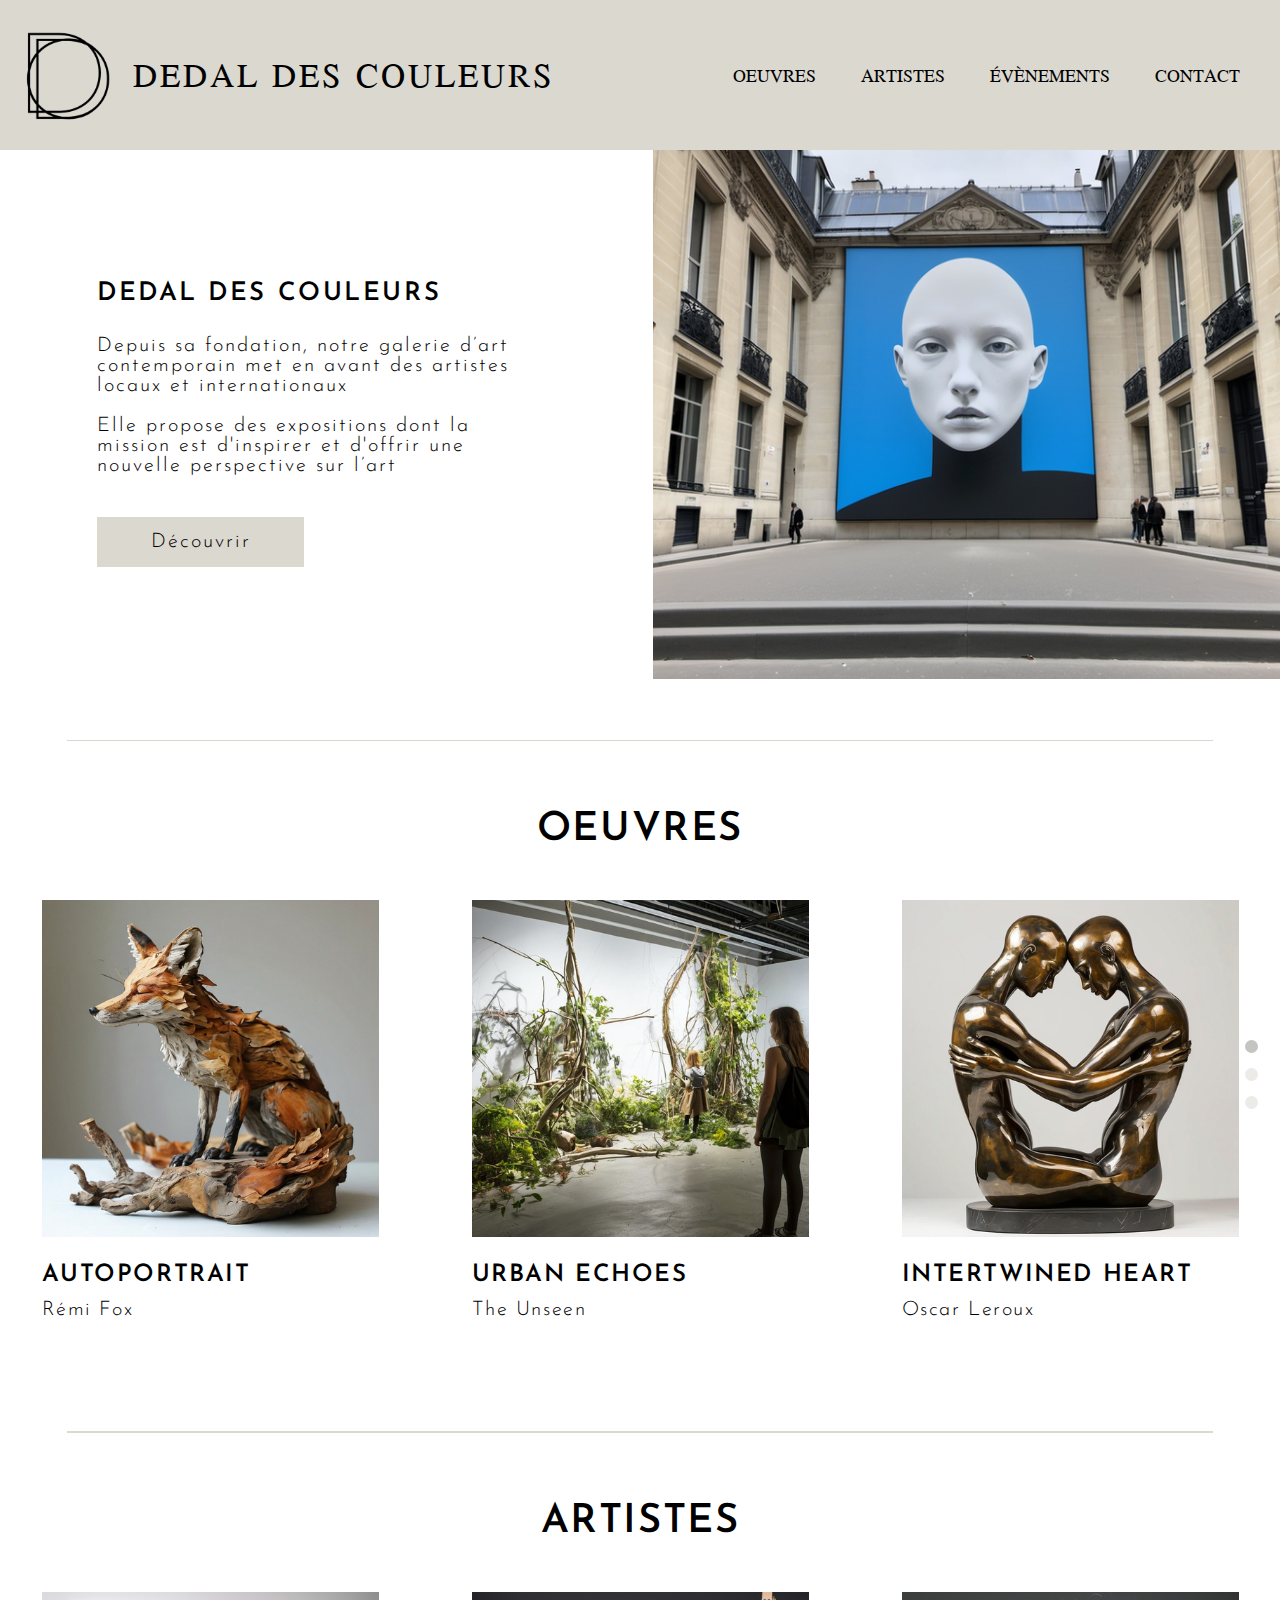
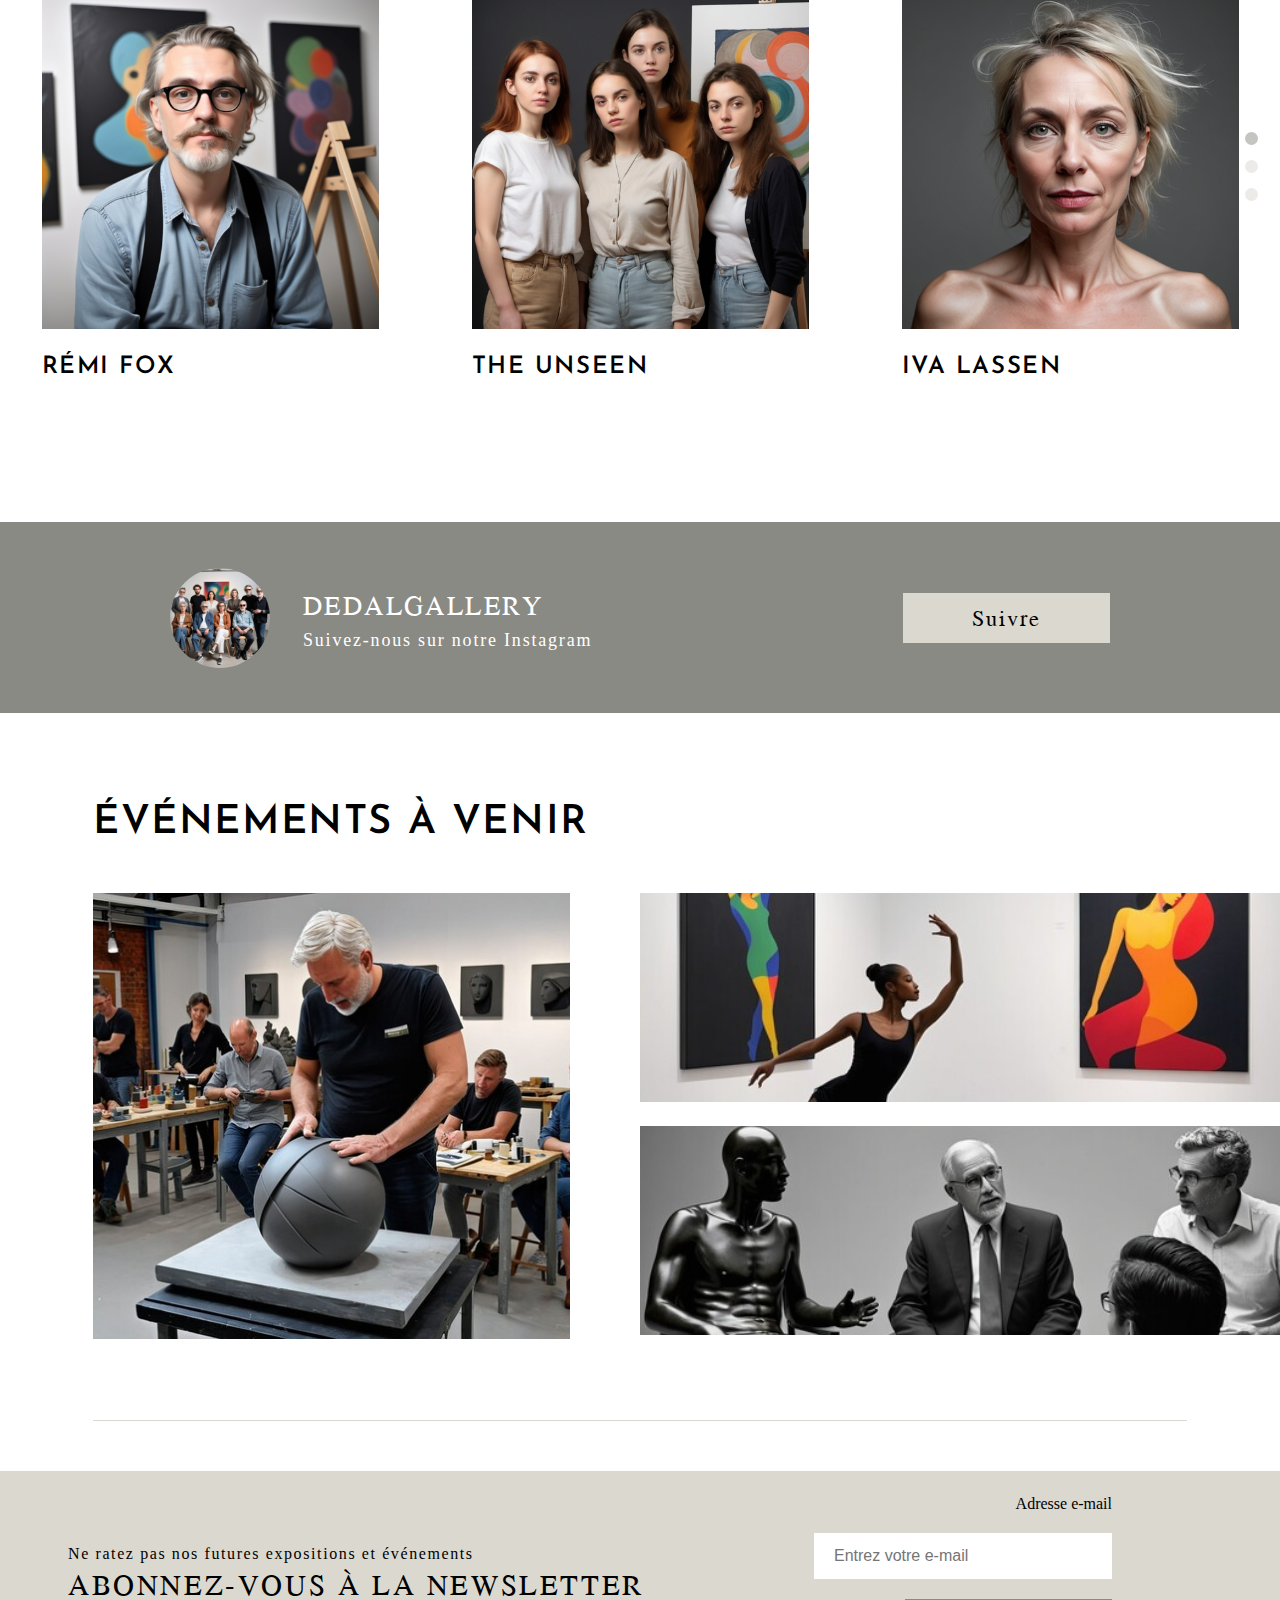
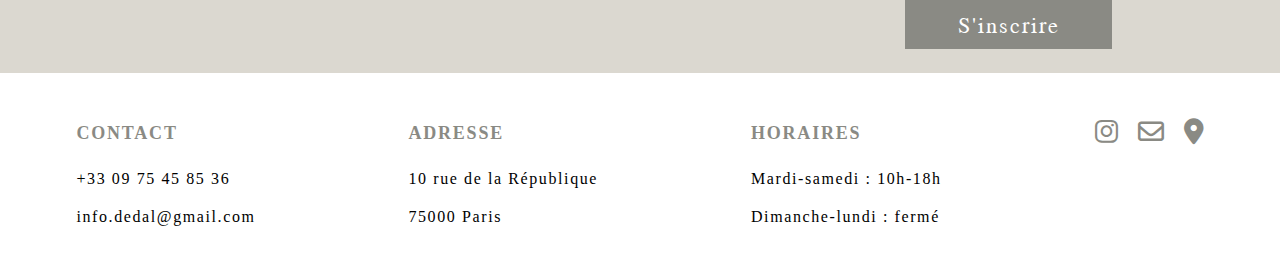
==== index.html @ 47296906 "Update index.html" ====
<!DOCTYPE html>
<html lang="fr">
    <head>
        <title>Dedal des couleurs</title>
        <meta charset="utf-8">
        <meta name="viewport" content="width=device-width, initial-scale=1">
        <meta name="description" content="Découvrez les dernières expositions et événements à la galerie d'art contemporain Dedal des Couleurs, un espace dynamique présentant, au centre de Paris, des œuvres inspirantes et innovantes d'artistes du monde entier.">
        <link rel="preconnect" href="https://fonts.googleapis.com">
        <link rel="preconnect" href="https://fonts.gstatic.com" crossorigin>
        <link rel="stylesheet" href="https://fonts.googleapis.com/css2?family=Jomolhari&display=swap">
        <link href="https://fonts.googleapis.com/css2?family=Jomolhari&family=Josefin+Sans:ital,wght@0,100..700;1,100..700&display=swap" rel="stylesheet">
        <link href="https://cdnjs.cloudflare.com/ajax/libs/font-awesome/6.0.0-beta3/css/all.min.css" rel="stylesheet">
        <link rel="stylesheet" href="style.css" type="text/css">
    </head>
    
    <body>
        <header class="header">
            <div class="logo-container">
                <img src="images/photo.logo.png" alt="Logo" class="logo">
                <h1>dedal des couleurs</h1>
            </div>

            <div class="menu-container">
                <nav class="menu">
                     <div class="burger" id="menuIcon">
                        <i class="fa-solid fa-bars"></i>
                    </div>
                    
                    <ul class="menu-list" id="menuList">
                        <li><a href="#oeuvres">oeuvres</a></li>
                        <li><a href="#artistes">artistes</a></li>
                        <li><a href="#évènements">évènements</a></li>
                        <li><a href="#contact">contact</a></li>
                    </ul>
                </nav>
            </div>
        </header>

        <div class="propos-container">
            <div class="frame1">
                <div class="propos">
                    <div class="ddc">dedal des couleurs</div>
                    <div class="fondation">Depuis sa fondation, notre galerie d’art contemporain met en avant des artistes locaux et internationaux<br><br>Elle propose des expositions dont la mission est d'inspirer et d'offrir une nouvelle perspective sur l’art</div>
                    <button class="decouvrir" onclick="location.href='page2.html'">Découvrir</button>
                </div>
            </div>

            <div class="frame2">
                <img src="images/galerie.png" alt="Galerie à l'exterieur">
            </div>
        </div>

        <section id="oeuvres" class="section">
        <div class="oeuvres">
            <div class="line"><hr></div>
            <h2 class="section-title">Oeuvres</h2>
            <div class="oeuvres-slider">
                <div class="slides">
                    <div class="slide">
                        <div class="gallery-item">
                            <img src="images/oeuvre7.png" alt="Autoportrait">
                            <p class="nom">Autoportrait</p>
                            <p class="artist">Rémi Fox</p>
                        </div>
                        <div class="gallery-item">
                            <img src="images/oeuvre8.png" alt="Urban Echoes">
                            <p class="nom">Urban Echoes</p>
                            <p class="artist">The Unseen</p>
                        </div>
                        <div class="gallery-item">
                            <img src="images/oeuvre9.png" alt="Intertwined Heart">
                            <p class="nom">Intertwined Heart</p>
                            <p class="artist">Oscar Leroux</p>
                        </div>
                    </div>

                    <div class="slide">
                        <div class="gallery-item">
                            <img src="images/oeuvre4.png" alt="Dissollusions">
                            <p class="nom">Dissollusions</p>
                            <p class="artist">Lena Chastel</p>
                        </div>
                        <div class="gallery-item">
                            <img src="images/oeuvre5.png" alt="Sunset">
                            <p class="nom">Sunset</p>
                            <p class="artist">Iva Lassen</p>
                        </div>
                        <div class="gallery-item">
                            <img src="images/oeuvre6.png" alt="C'est Théo">
                            <p class="nom">C'est Théo</p>
                            <p class="artist">Théo Goven</p>
                        </div>
                    </div>

                    <div class="slide">
                        <div class="gallery-item">
                            <img src="images/oeuvre1.png" alt="Trois Sommets">
                            <p class="nom">Trois Sommets</p>
                            <p class="artist">Étienne Monparnasse</p>
                        </div>
                        <div class="gallery-item">
                            <img src="images/oeuvre2.png" alt="Émotion №4">
                            <p class="nom">Émotion №4</p>
                            <p class="artist">Lia Verden</p>
                        </div>
                        <div class="gallery-item">
                            <img src="images/oeuvre3.png" alt="Pause Sculptée">
                            <p class="nom">Pause sculptée</p>
                            <p class="artist">Oscar Leroux</p>
                        </div>
                    </div>

                    <div class="dots">
                        <span class="dot" onclick="currentOeuvresSlide(0)"></span>
                        <span class="dot" onclick="currentOeuvresSlide(1)"></span>
                        <span class="dot" onclick="currentOeuvresSlide(2)"></span>
                    </div>
                </div>
            </div>
        </div>
        </section>

        <section id="artistes" class="section">
        <div class="artistes">
            <div class="line1"><hr></div>
            <h2 class="section-title">Artistes</h2>
            <div class="artistes-slider">
                <div class="slides">
                    <div class="slide1">
                        <div class="gallery-item">
                            <img src="images/artiste1.png" alt="Rémi Fox">
                            <p class="nom">Rémi Fox</p>
                        </div>
                        <div class="gallery-item">
                            <img src="images/artiste2.png" alt="The Unseen">
                            <p class="nom">The Unseen</p>
                        </div>
                        <div class="gallery-item">
                            <img src="images/artiste3.png" alt="Iva Lassen">
                            <p class="nom">Iva Lassen</p>
                        </div>
                    </div>

                    <div class="slide1">
                        <div class="gallery-item">
                            <img src="images/artiste4.png" alt="Oscar Leroux">
                            <p class="nom">Oscar Leroux</p>
                        </div>
                        <div class="gallery-item">
                            <img src="images/artiste5.png" alt="Lena Chastel">
                            <p class="nom">Lena Chastel</p>
                        </div>
                        <div class="gallery-item">
                            <img src="images/artiste6.png" alt="Étienne Monparnasse">
                            <p class="nom">Étienne Monparnasse</p>
                        </div>
                    </div>

                    <div class="slide1">
                        <div class="gallery-item">
                            <img src="images/artiste7.png" alt="Lia Verden">
                            <p class="nom">Lia Verden</p>
                        </div>
                        <div class="gallery-item">
                            <img src="images/artiste8.png" alt="Théo Goven">
                            <p class="nom">Théo Goven</p>
                        </div>
                        <div class="gallery-item">
                            <img src="images/artiste9.png" alt="Amélie Caron">
                            <p class="nom">Amélie Caron</p>
                        </div>
                    </div>
                    <div class="dots1">
                        <span class="dot1" onclick="currentArtistesSlide(0)"></span>
                        <span class="dot1" onclick="currentArtistesSlide(1)"></span>
                        <span class="dot1" onclick="currentArtistesSlide(2)"></span>
                    </div>
                </div>
            </div>
        </div>
        </section>

        <section class="instagram">
            <div class="inst-left">
                <img src="images/instagram.jpg" alt="Instagram">
                <div class="suivez-nous">
                    <h3>DEDALGALLERY</h3>
                    <p>Suivez-nous sur notre Instagram</p>
                </div>
            </div>
            <button class="suivre" onclick="window.open('https://www.instagram.com/dedalgallery/', '_blank');">Suivre</button>
        </section>

        <section id="évènements">
        <div class="évènements">
            <h2 class="section-title1">Événements à venir</h2>
            <div class="events-gallery">
                <div class="event-left">
                    <div class="event">
                        <img class="im1" src="images/evenement1.jpg" alt="Événement 1">
                        <div class="overlay">
                            <p class="nom1">Atelier de sculpture</p>
                            <p class="time">07/12/2024 19:00-20:30</p>
                        </div>
                    </div>
                </div>
                <div class="event-right">
                    <div class="event">
                        <img class="im2" src="images/evenement2.jpg" alt="Événement 2">
                        <div class="overlay">
                            <p class="nom1">Performance chorégraphique</p>
                            <p class="time">14/12/2024 19:00-20:30</p>
                        </div>
                    </div>
                    <div class="event">
                        <img class="im2" src="images/evenement3.jpg" alt="Événement 3">
                        <div class="overlay">
                            <p class="nom1">Public Talk</p>
                            <p class="time">21/12/2024 19:00-20:30</p>
                        </div>
                    </div>
                </div>
            </div>
            <div class="line2"><hr></div>
        </div>
        </section>

        <section class="newsletter">
            <div class="abonnez">
                <p>Ne ratez pas nos futures expositions et événements</p>
                <h3>ABONNEZ-VOUS À LA NEWSLETTER</h3>
            </div>
            <form>
                <label for="email" class="email-label">Adresse e-mail</label>
                <input type="email" id="email" placeholder="Entrez votre e-mail">
                <button type="reset">S'inscrire</button>
            </form>
        </section>

        <section id="contact">
        <footer>
            <div class="contact">
                <h4>CONTACT</h4>
                <p>+33 09 75 45 85 36</p>
                <p>info.dedal@gmail.com</p>
            </div>
            <div class="address">
                <h4>ADRESSE</h4>
                <p>10 rue de la République</p>
                <p>75000 Paris</p>
            </div>
            <div class="hours">
                <h4>HORAIRES</h4>
                <p>Mardi-samedi : 10h-18h</p>
                <p>Dimanche-lundi : fermé</p>
            </div>
            <div class="icones">
                <a href="https://www.instagram.com/dedalgallery/" target="_blank" rel="noopener noreferrer" aria-label="Instagram">
                    <i class="fa-brands fa-instagram"></i>
                    <span class="icon-text">Instagram</span>
                </a>
                <a href="mailto:info.dedal@gmail.com" target="_blank" rel="noopener noreferrer" aria-label="Email">
                    <i class="fa-regular fa-envelope"></i>
                     <span class="icon-text">Email</span>
                </a>
                <a href="https://maps.app.goo.gl/1FjbkU4MmG5gAFeM8" target="_blank" rel="noopener noreferrer" aria-label="Localisation">
                    <i class="fa-solid fa-location-dot"></i>
                     <span class="icon-text">Localisation</span>
                </a>
            </div>
        </footer>
        </section>
        <script src="script.js"></script>
    </body>
</html>
---- style.css ----
* {
    box-sizing: border-box;
    margin: 0;
    padding: 0;
  }
  
  html {
    scroll-behavior: smooth;
  }

  body{
    max-width: 1440px;
    margin: auto;
    padding: 0;
  }

  .header {
    width: 100%;
    max-width: 1440px;
    height: 150px;
    background: #dbd8d0;
    opacity: 1;
    display: flex;
    align-items: center;
    overflow: hidden;
    font-family: 'Jomolhari', serif;
  }

  .logo-container{
    display: flex;
    align-items: center;
  }

  .logo {
    max-width: 154px;
    max-height: 117px;
    background: url(photo.logo.png);
    background-repeat: no-repeat;
    background-position: center center;
    background-size: cover;
    opacity: 1;
    left: 6px;
    overflow: hidden;
  }

  h1{
    font-size: 30px;
    font-weight: 400;
    letter-spacing: 0.1em;
    text-transform: uppercase;
    white-space: nowrap; 
    color: #000000;
  }

  .menu-list{
    list-style: none;
    display: flex;
    gap: 45px;
    margin: 0;
    padding: 0; 
  }

  .menu-container{
    margin-left: auto;
    margin-right: 40px;
  }

.menu {
  display: flex;
  align-items: center;
  justify-content: space-between;
}

 .menu-list li{
  position: relative;
 }

 .menu-list a{
  text-decoration: none;
  font-size: clamp (12px, 2vw, 18px);
  text-transform: uppercase;
  color: #000000;
 }

 .menu-list li:hover::after{
  content: "";
  position: absolute;
  left: 0;
  bottom: -3px;
  width: 100%;
  height: 4px;
  background-color: #8A8A84;
  border-radius: 3.5px;
  transition: height 0.3s ease;
  height: 3.5px;
 }

.burger {
  display: none;
  font-size: 25px;
  cursor: pointer;
}

.propos-container{
  width: 100%;
  max-width: 1440px;
  display: flex;
  justify-content: space-between;
  }


 .frame1{
  width: 51%;
  max-width: 721px;
  height: 529px;
  padding: 131px 141px 131px 97px;
  justify-content: flex-start;
  align-items: center;
  display: flex;
  flex-direction: column;
  box-sizing: border-box;
 }

 .propos{
  max-width: 483px;
  align-self: stretch;
  flex-direction: column;
  justify-content: flex-start;
  align-items: flex-start;
  display: inline-flex;
 }

 .ddc{
  align-self: stretch;
  color: #000000;
  font-size: clamp(22px, 2vw, 26px);
  text-transform: uppercase;
  font-family: 'Josefin Sans';
  font-weight: 600;
  letter-spacing: 0.1em;
  margin-bottom: 30px;
 }

 .fondation{
  max-width: 421px;
  height: 131px;
  color: #000000;
  font-size: clamp(16px, 2vw, 20px);
  font-family: 'Josefin Sans';
  font-weight: 300;
  letter-spacing: 0.1em;
  word-wrap: break-word;
  margin-bottom: 30px;
 }

 .decouvrir{
  width: 207px;
  height: 50px;
  padding: 12px 24px;
  background-color: #dbd8d0;
  border: none;
  text-align: center;
  color: #000000;
  font-size: clamp(16px, 2vw, 20px);
  font-family: 'Josefin Sans', sans-serif;
  font-weight: 300;
  letter-spacing: 0.1em;
  cursor: pointer; 
  justify-content: center;
  align-items: center;
  display: inline-flex;
  transition: background-color 0.3s ease;
  margin-top:20px;
 }

 .decouvrir:hover{
  background-color: #ffffff;
  border: #dbd8d0 3.5px solid;
  transform: scale(1.1);
 }

 .frame2{
  width: 49%;
  max-width: 719px;
  height: 529px;
  justify-content: center;
  align-items: center;
  display: flex;
  overflow: hidden;
  position: relative;
  box-sizing: border-box;
 }

.frame2 img{
  width: 100%;
  height: auto;
  object-fit: cover;
 }

.line{
  max-width: 1346px;
  margin: 61px auto;
  width: calc(100% - 134px);
}

.line hr{
  border: none;
  height: 1px;
  background-color: #dbd8d0;
  width: 100%;
}

.line1{
  max-width: 1346px;
  margin: 0 auto;
  width: calc(100% - 134px);
}

.line1 hr{
  border: none;
  height: 1.5px;
  background-color: #dbd8d0;
  width: 100%;
}

.oeuvres {
  max-width: 1440px;
  position: relative;
  font-family: 'Josefin Sans';
  letter-spacing: 0.1em;
  height: 691px;
  margin: 0 auto;
}

.artistes{
  max-width: 1440px;
  position: relative;
  font-family: 'Josefin Sans';
  letter-spacing: 0.1em;
  height: 691px;
  margin: 0 auto;
}

.section-title {
  font-size: 40px;
  text-align: center;
  margin: 69px 0 50px;
  text-transform: uppercase;
  font-weight: 600;
}

.gallery-item img{
  width: 100%;
  max-width: 376px;
  max-height: 337px;
  object-fit: cover;
  cursor: pointer;
}

.gallery-item .nom{
  font-size: clamp(18px, 2vw, 24px);
  font-weight: 600;
  text-transform: uppercase;
  margin-top: 22px;
}

.gallery-item .artist{
  font-size: clamp(16px, 2vw, 20px);
  font-weight: 300;
  padding-top: 13px;
}

.oeuvres-slider {
  width: 100%;
  height: 420px; 
  overflow: hidden;
  position: relative;
}

.artistes-slider {
  width: 100%;
  height: 416px; 
  overflow: hidden;
  position: relative;
}

.slides {
  display: flex;
  flex-direction: column;
  transition: transform 1.5s linear;
}

.slide {
  display: none;
  justify-content: space-around;
  width: 100%;
  height: 416px; 
  gap: 10px;
}

.slide.active {
  display: flex;
  }

.slide1 {
  display: none;
  justify-content: space-around;
  width: 100%;
  height: 416px; 
  gap: 10px;
}

.slide1.active {
  display: flex;
}

.dots {
  text-align: center;
  position: absolute;
  margin-top: 140px;
  right: 22px;
  display: flex;
  flex-direction: column;
  gap: 15px;
}

.dot {
  display: inline-block;
  width: 13px;
  height: 13px;
  background-color: #DBD8D0;
  border-radius: 50%;
  cursor: pointer;
  opacity: 0.5;
}

.dot.active {
  background-color: #8A8A84;
}

.dots1 {
  text-align: center;
  position: absolute;
  margin-top: 140px;
  right: 22px;
  display: flex;
  flex-direction: column;
  gap: 15px;
}

.dot1 {
  display: inline-block;
  width: 13px;
  height: 13px;
  background-color: #DBD8D0;
  border-radius: 50%;
  cursor: pointer;
  opacity: 0.5;
}

.dot1.active {
  background-color: #8A8A84;
}

.instagram{
  height: 191px;
  background-color: #8A8A84;
  display: flex;
  align-items: center;
  padding: 0 170px;
}

.inst-left{
  display: flex;
  align-items: center;
}

.instagram img{
  max-height: 100px;
  max-width: 100px;
  border-radius: 50%;
  margin-right: 33px;
}

.instagram h3{
  font-size: 24px;
  color: #ffffff;
  font-family: 'Jomolhari', serif;
  font-weight: 300;
  letter-spacing: 0.1em;
}

.instagram p{
  font-size: 18px;
  color: #ffffff;
  letter-spacing: 0.1em;
  font-weight: 300;
  margin: 5px 0 0;
}

.suivre{
  width: 207px;
  height: 50px;
  background-color: #dbd8d0;
  border: none;
  text-align: center;
  color: #000000;
  font-size: 20px;
  font-family: 'Jomolhari', serif;
  font-weight: 300;
  letter-spacing: 0.1em;
  cursor: pointer; 
  display: flex;
  justify-content: center;
  align-items: center;
  transition: background-color 0.3s ease;
  margin-left: auto;
 }

.suivre:hover{
  background-color: #ffffff;
  border: #dbd8d0 3.5px solid;
  transform: scale(1.1);
 }
 .évènements {
  max-width: 1440px;
  font-family: 'Josefin Sans';
  letter-spacing: 0.1em;
  height: 758px;
  margin: 0 auto;
  padding: 90px 93px;
 }

 .section-title1{
  font-size: 40px;
  text-transform: uppercase;
  font-weight: 600;
  margin-bottom: 50px;
 }

 .events-gallery {
  display: flex;
  gap: 20px;
}

.event {
  position: relative; 
}

.event-right{
  display: flex;
  flex-direction: column;
  gap: 20px;
  margin-left: 50px;
  
}

 .im1{
  width: 477px;
  height: 446px;
  object-fit: cover;
 }

 .im2{
  width: 702px;
  height: 209px;
  object-fit: cover;
  object-position: center 25%;
 }

 .overlay{
  position: absolute;
  bottom: 0;
  left: 0;
  width: 100%;
  height: 95px;
  background: #ffffff;
  color: #000000;
  display: flex;
  flex-direction: column;
  justify-content: flex-end;
  padding: 20px;
  opacity: 0;
  transition: opacity 0.3s ease-in-out;
}

.event:hover .overlay {
opacity: 75%;
}

.nom1 {
  font-size: 24px;
  text-transform: uppercase;
  font-weight: 600;
  text-transform: uppercase;
  margin-bottom: 10px;
}

.time {
  font-size: 20px;
  font-weight: 300;
}

.line2 {
  max-width: 1346px;
  margin-top: 77px;
}

.line2 hr {
  border: none;
  height: 1px;
  background-color: #dbd8d0;
  width: 100%;
}
.newsletter {
  height: 202px;
  display: flex;
  align-items: center;
  justify-content: space-between;
  background-color: #DBD8D0;
  padding: 0 68px;
}

.newsletter h3{
  font-size: 26px;
  color: #000000;
  font-family: 'Jomolhari', serif;
  font-weight: 300;
  letter-spacing: 0.1em;
}

.newsletter p{
  font-size: 16px;
  color: #000000;
  letter-spacing: 0.1em;
  margin: 5px 0 0; 
}

.abonnez{
  display: flex;
  flex-direction: column;
}

.newsletter form {
  display: flex;
  flex-direction: column; 
  gap: 20px;
  align-items: flex-end;
  margin-right: 100px;
}

.newsletter input {
  padding: 20px;
  font-size: 16px;
  width: 298px;
  height: 46px;
  border: none;
}

.newsletter button {
  width: 207px; 
  height: 50px;
  background-color: #8A8A84; 
  color: #ffffff; 
  border: none; 
  font-size: 20px; 
  font-family: 'Jomolhari', serif;
  font-weight: 300;
  letter-spacing: 0.1em;
  cursor: pointer;  
  text-align: center;
  display: flex;
  justify-content: center;
  align-items: center;
  transition: transform 0.3s ease; 
}

.newsletter button:hover {
  transform: scale(1.1);
}

footer {
  display: flex;
  justify-content: space-around;
  background-color: #ffffff;
  margin-bottom: 30px;
}

footer p {
  margin-bottom: 20px;
  color: #000000;
  font-size: 16px;
  letter-spacing: 0.1em;
}

footer h4{
  color: #8A8A84;
  margin-bottom: 26px;
  margin-top: 50px;
  font-size: 18px;
  letter-spacing: 0.1em;
}

.icones{
  display: flex;
  gap: 20px;
}

.icones i{
  margin-top: 45px;
  color: #8A8A84;
  font-size: 26px;
  transition: transform 0.3s ease, color 0.3s ease;

}

.icones i:hover{
transform: scale(1.1);
color: #DBD8D0;
}

.icon-text{
  display: none;
}


/* Media Queries pour les écrans de taille maximale de 768px */
@media only screen and (max-width: 768px) {

    body {
        max-width: 100%;
    }

    .header {
        flex-direction: column;
        height: auto;
        padding: 20px 0;
    }

    .logo-container {
        flex-direction: column;
        align-items: center;
        margin-bottom: 10px;
    }

    .logo {
        position: static;
        max-width: 120px;
        max-height: 90px;
        margin-bottom: 10px;
    }

    h1 {
        font-size: 24px;
        margin-left: 0;
        text-align: center;
    }

    .menu-container {
        margin: 10px 0 0 0;
    }

    .menu-list {
        display: none;
        flex-direction: column;
        justify-content: space-between;
        gap: 15px;
    }

    .menu-list.active{
    display: flex;
  }
    
    .menu-list a {
        font-size: 16px;
    }

    .menu-list li{
    text-align: center;
  }

  .menu-list li:hover::after {
    height: 3px; 
    }

    .burger{
    display: block;
    transition: transform 0.3s ease, margin-left 0.3s ease;
    cursor: pointer;
  }

  .burger.hidden{
   opacity: 0;
   margin-left: -45px;
  }
    
    .propos-container {
        flex-direction: column;
        align-items: center;
        text-align: left;
    }

    .frame1{
        width: 100%;
        padding: 50px 20px;
        height: auto;
        text-align: center;
    }

    .frame2 {
    width: 100%;
    height: auto;
    text-align: center;
    display: flex;
    justify-content: flex-start;
    align-items: flex-start;
    height: auto;
    max-width: 90%;
  }

    .frame2 img{
    width: 100%;
    height: auto;
    object-fit: contain;
  }

    .propos {
    display: flex;
    flex-direction: column;  
    align-items: flex-start;
    text-align: left;
    margin-left: 20px;
    }

    .ddc {
        font-size: 20px;
    }

    .fondation {
        font-size: 16px;
        max-width: 100%;
        height: auto;
    }

    .decouvrir {
        width: 100%;
      max-width: 200px;
      font-size: 16px;
      margin-top: 5px;
    }

    .section-title {
        font-size: 28px;
        margin: 40px 0 30px;
    }

    .gallery-item img {
      width: 100%;
      height: auto;
  }

  .slide, .slide1{
    flex-direction: column;
    height: auto;
    align-items: center;
    width: 100%;
  }

  .slide1{
    gap: 40px;
  }

  .dot, .dot1 {
    width: 12px;
    height: 12px;
}

.oeuvres, .artistes{
  height: auto;
  margin-bottom: 50px;
}

.line, .line1{
  width: 90%;
  height: 1.5px;
  align-items: center;
}  

    /* Instagram Section */
    .instagram {
        flex-direction: column;
        padding: 20px;
        text-align: center;
        height: 270px;
    }

    .inst-left {
        flex-direction: column;
        align-items: center;
        margin-bottom: 20px;
    }

    .instagram img {
        margin-right: 0;
        margin-bottom: 10px;
    }

    .suivre {
        width: 100%;
        margin-left: 0; 
        max-width: 250px;
    }

    .suivez-nous p{
    display: none;
    }

    /* Évènements */
    .évènements {
        padding: 50px 20px;
        height: auto;
    }

    .line2{
    display: none;
  }
    
    .section-title1 {
        font-size: 28px;
        margin-bottom: 30px;
        text-align: center;
    }

    .events-gallery {
        flex-direction: column;
        gap: 20px;
    }

    .event-right {
        margin-left: 0;
    }

    .im1, .im2 {
        width: 100%;
        height: auto;
    }

    /* Overlay des événements */
    .overlay {
        height: auto;
        padding: 10px;
    }

    .nom1 {
        font-size: 19px;
    }

    .time {
        font-size: 16px;
    }

    /* Newsletter */
    .newsletter {
        flex-direction: column;
        height: auto;
        padding: 20px;
    }

    .abonnez {
        align-items: center;
        text-align: center;
        margin-bottom: 20px;
    }

    .abonnez p{
    display: none;
    }

    .newsletter form {
        flex-direction: column;
        align-items: center;
        margin-right: 0;
        gap: 15px;
    }

    .newsletter input {
        width: 100%;
        max-width: 300px;
    }

    .newsletter button {
        width: 100%;
        max-width: 250px;
    }
    
    /* Footer */
    footer {
        flex-direction: column;
        align-items: center;
        text-align: center;
        padding: 15px 0 10px 0;
        gap: 5px;
    }

    .icones {
        justify-content: center;
    }

    .icones i {
        margin-top: 15px;
    }
  }
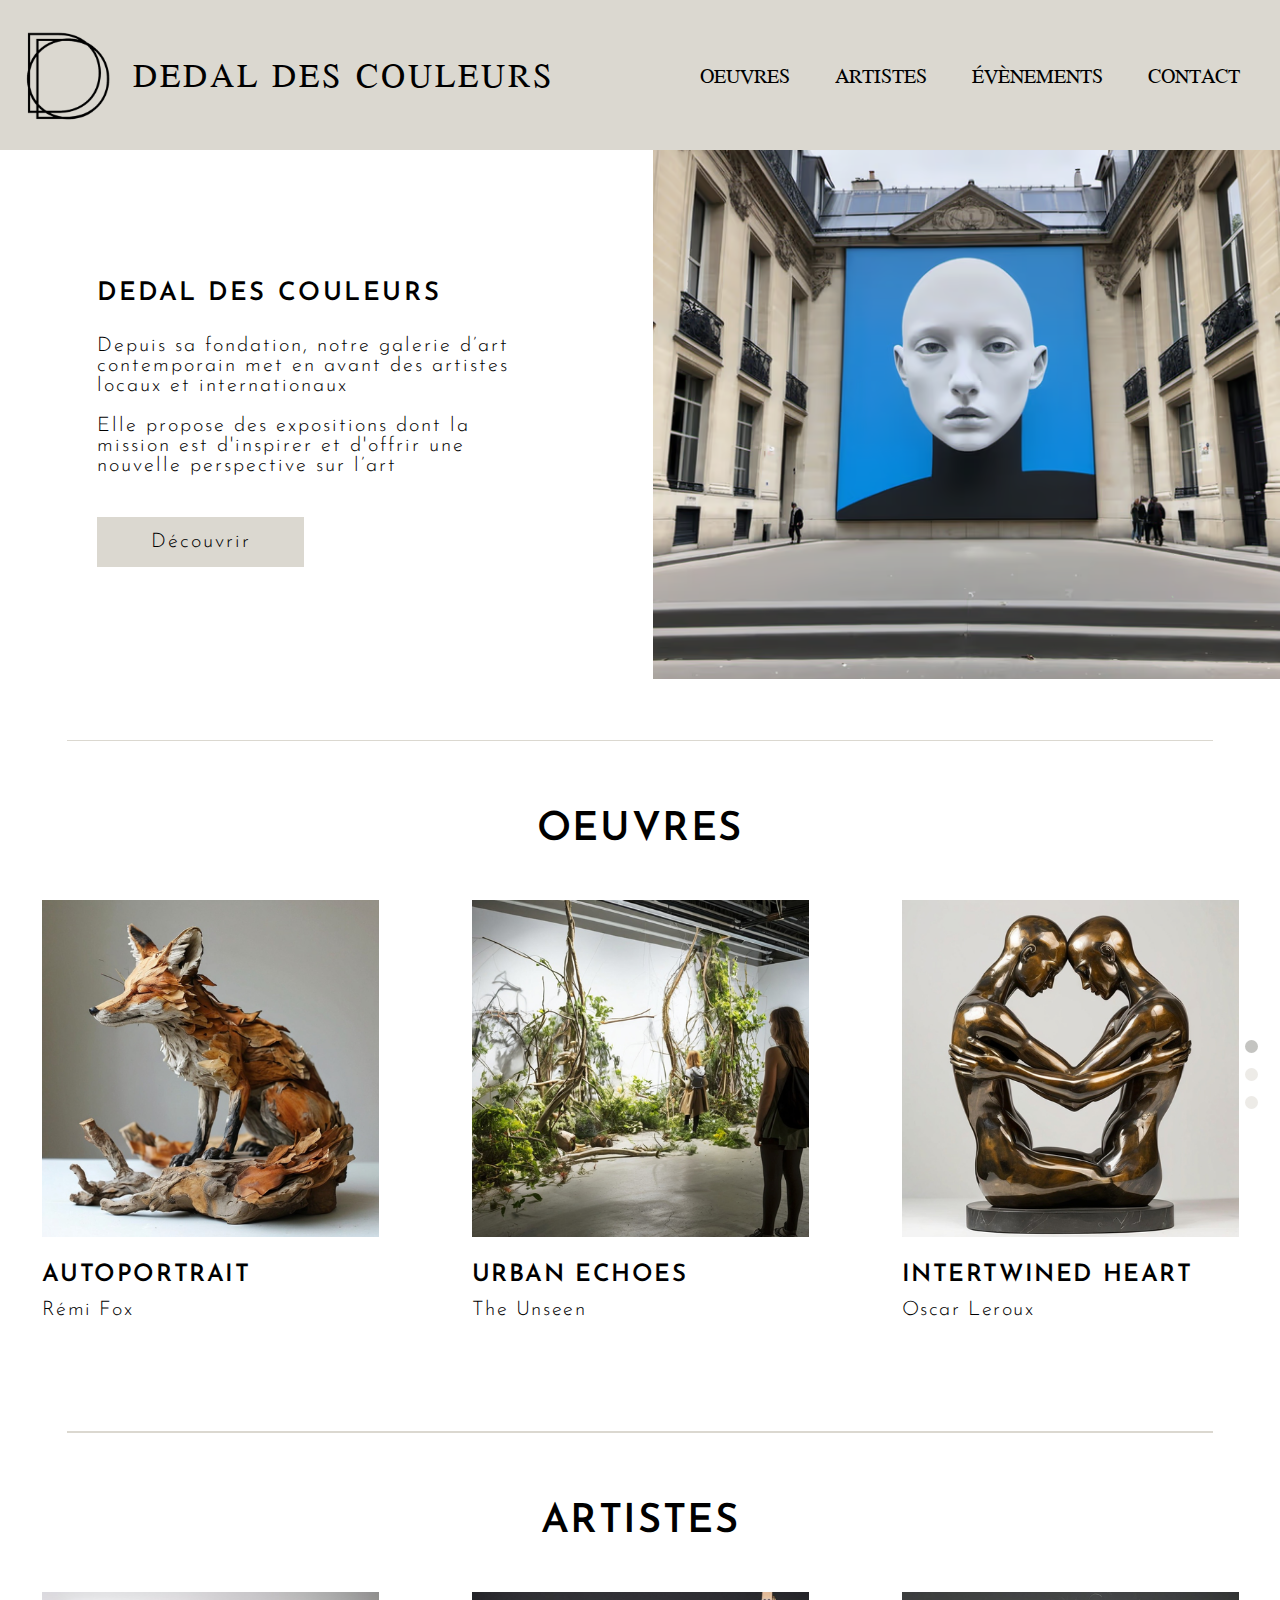
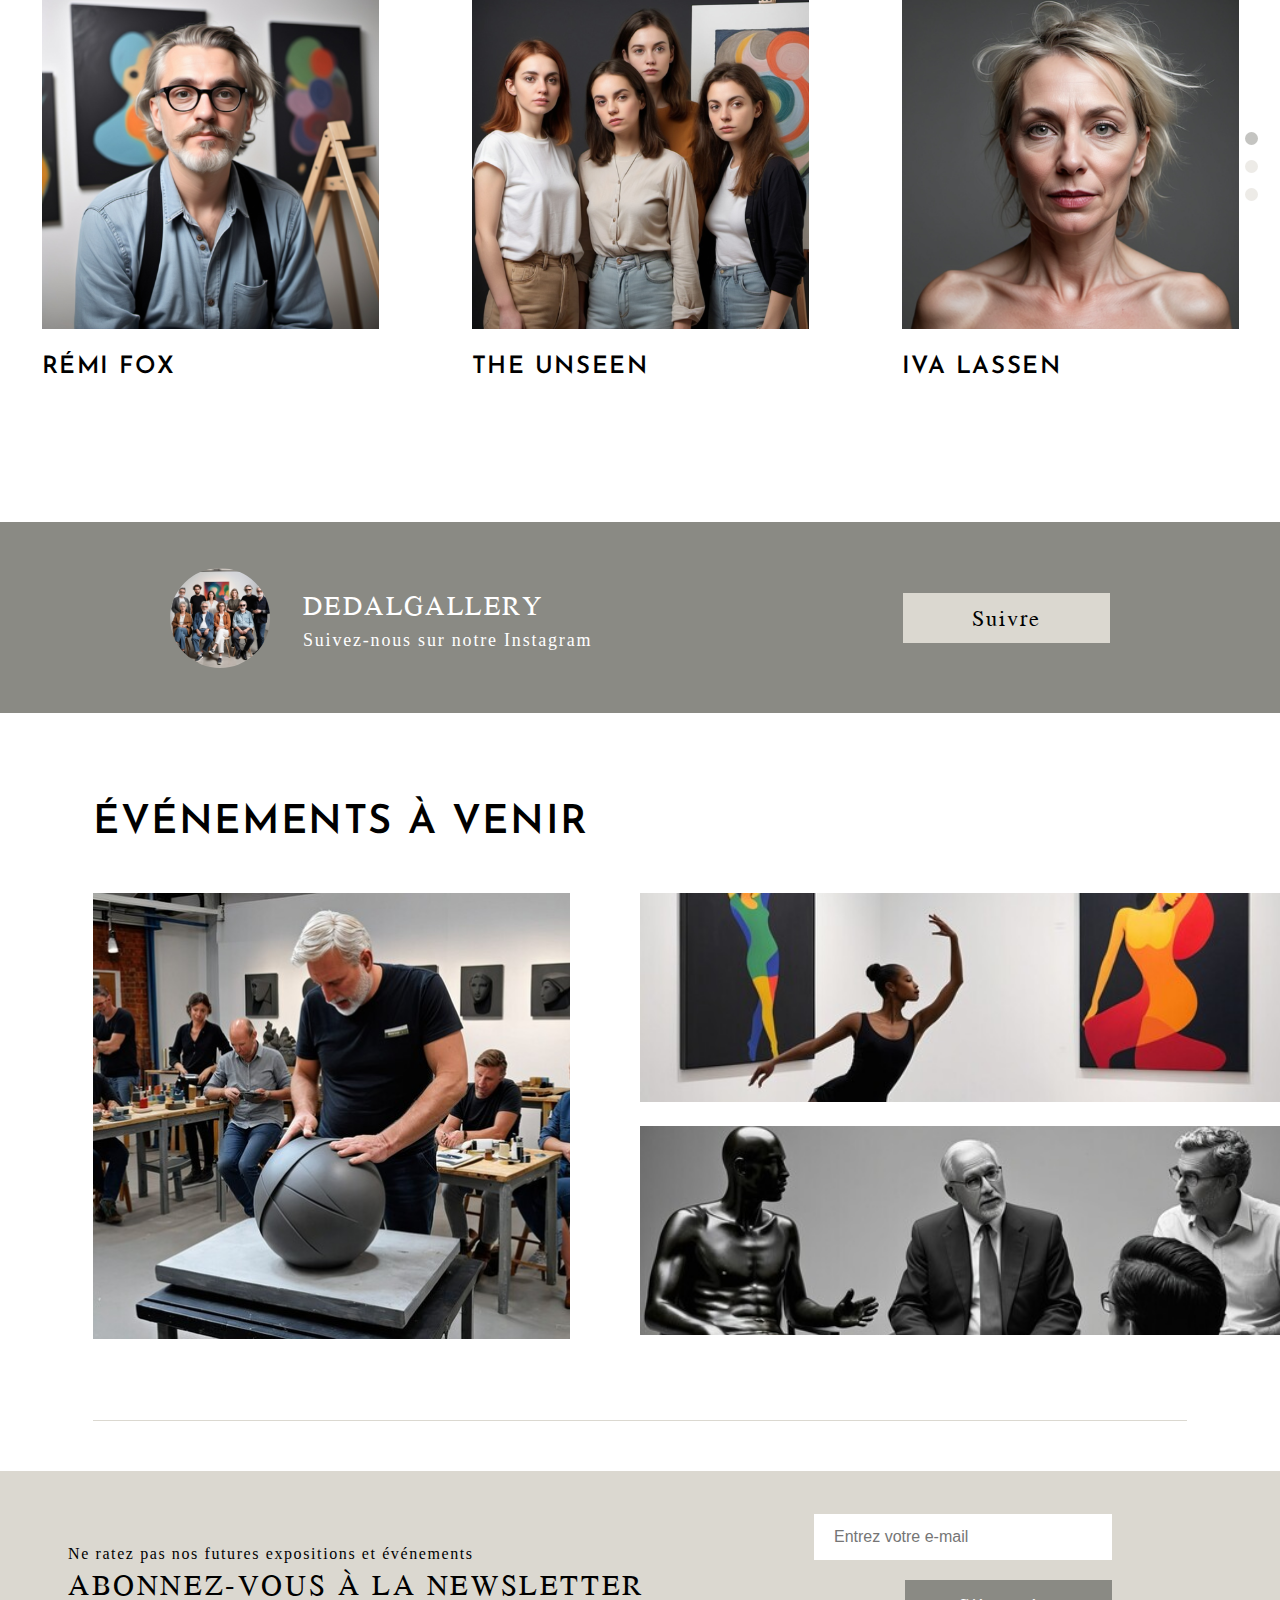
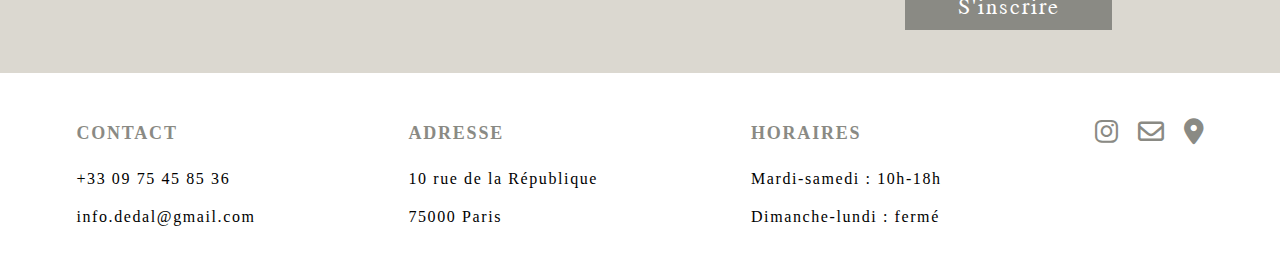
==== commit 13c7f443: "Update index.html" ====
--- a/index.html
+++ b/index.html
@@ -46,7 +46,7 @@
             </div>
 
             <div class="frame2">
-                <img src="images/galerie.png" alt="Galerie à l'exterieur">
+                <img src="images/galerie.avif" alt="Galerie à l'exterieur">
             </div>
         </div>
 
--- a/style.css
+++ b/style.css
@@ -77,7 +77,7 @@
 
  .menu-list a{
   text-decoration: none;
-  font-size: clamp (12px, 2vw, 18px);
+  font-size: 18px;
   text-transform: uppercase;
   color: #000000;
  }
@@ -579,6 +579,17 @@
   transform: scale(1.1);
 }
 
+.email-label{
+    position: absolute; 
+    width: 1px; 
+    height: 1px; 
+    padding: 0; 
+    overflow: hidden; 
+    clip: rect(0, 0, 0, 0); 
+    white-space: nowrap; 
+    border: 0;
+    }
+         
 footer {
   display: flex;
   justify-content: space-around;
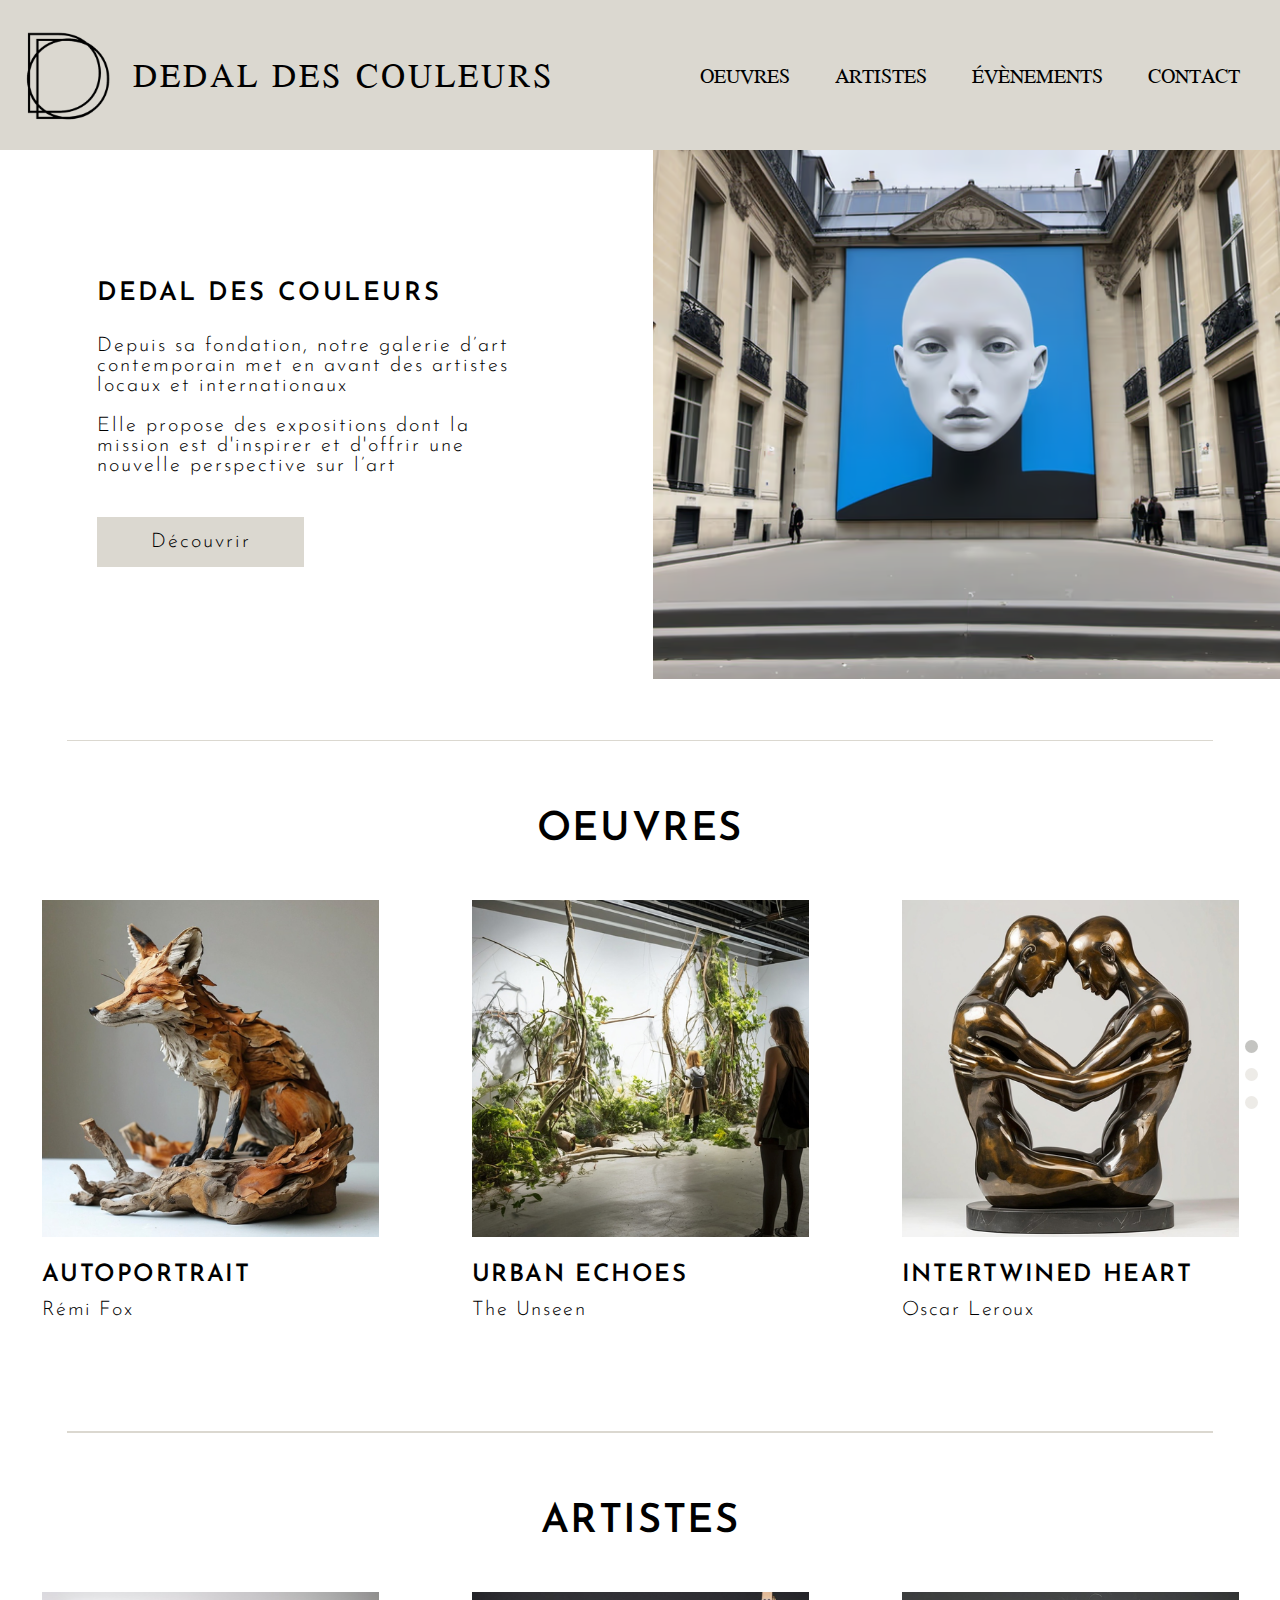
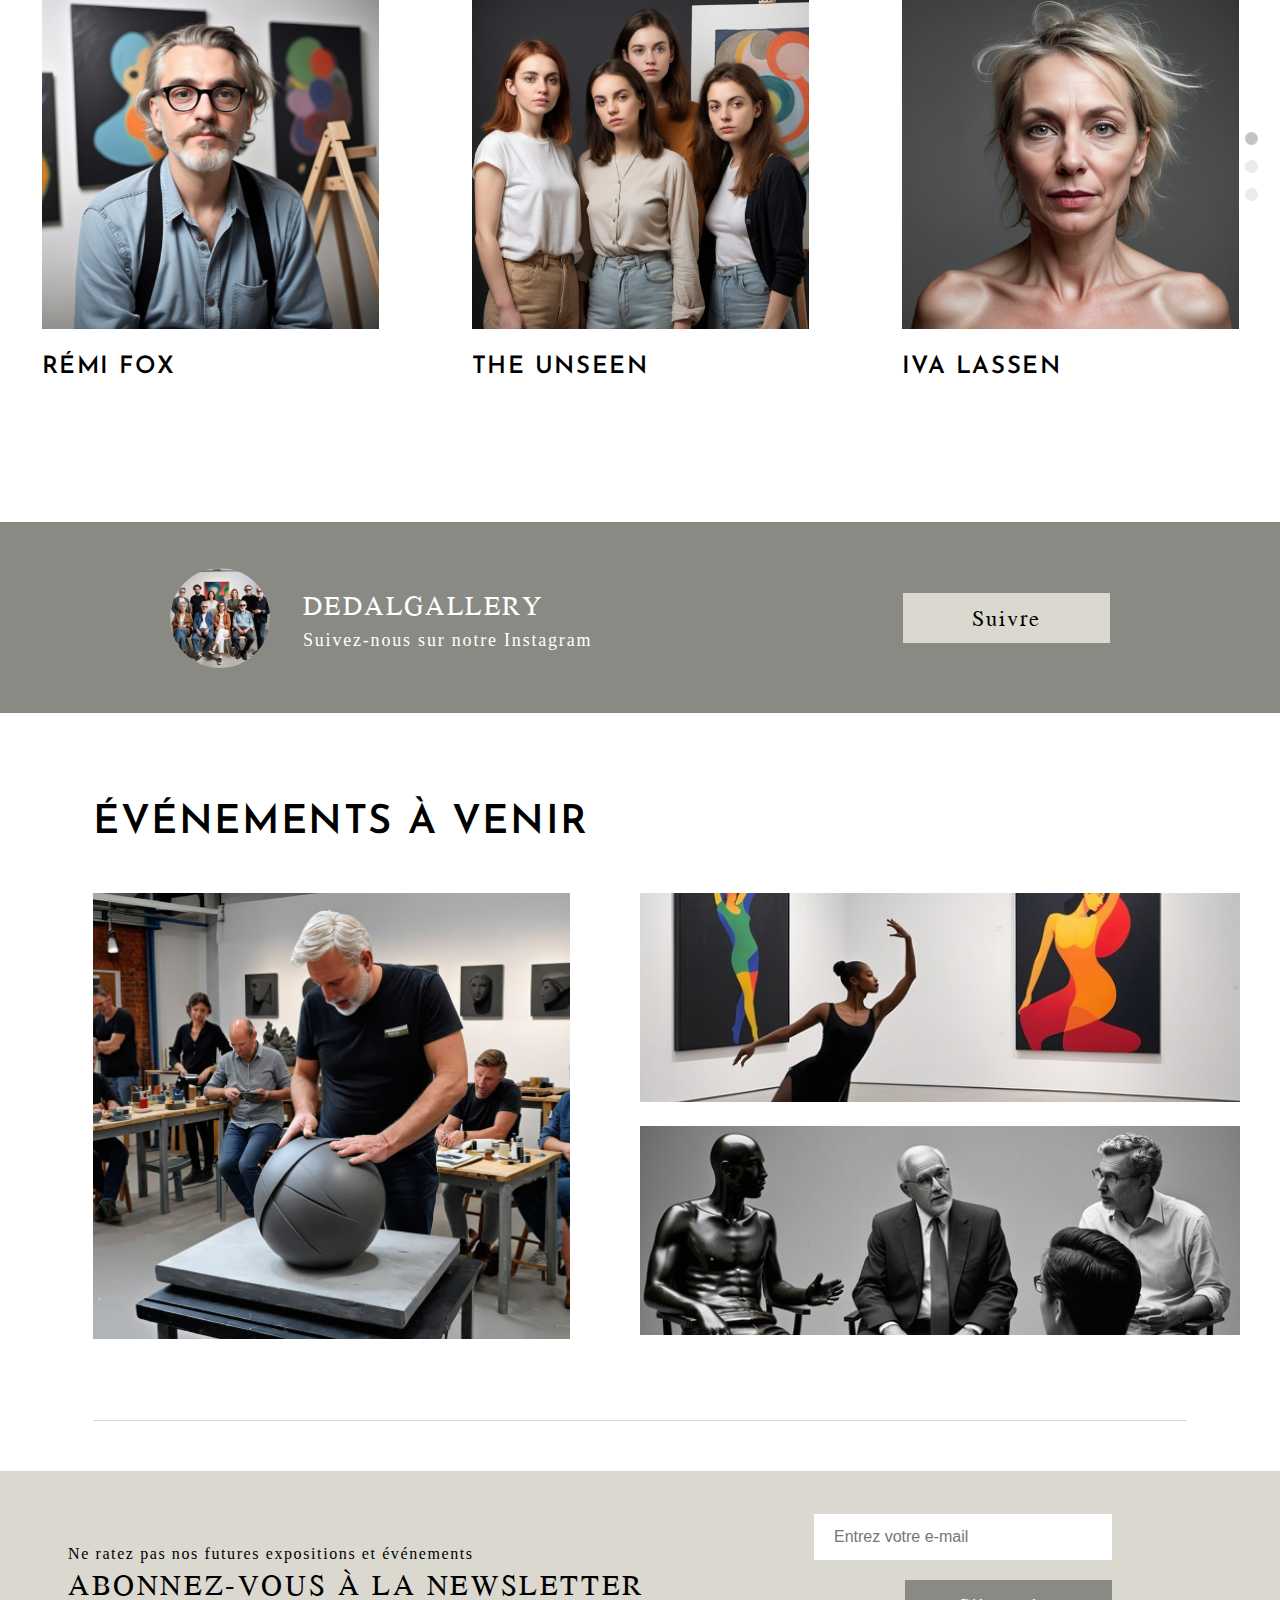
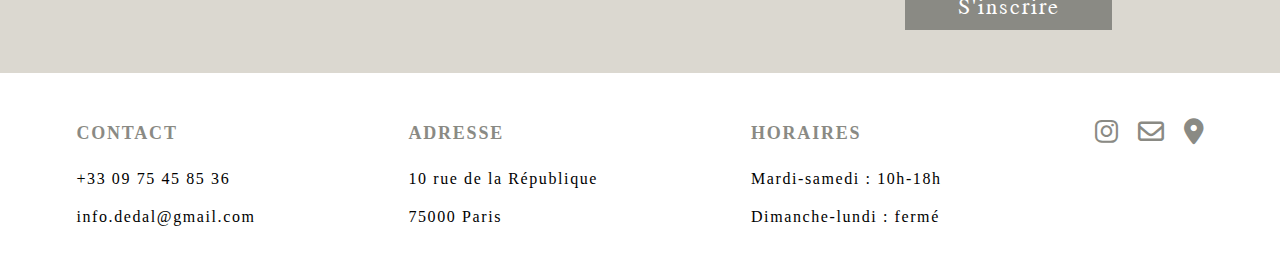
==== commit 5d2aeb2c: "Update index.html" ====
--- a/index.html
+++ b/index.html
@@ -197,7 +197,7 @@
             <div class="events-gallery">
                 <div class="event-left">
                     <div class="event">
-                        <img class="im1" src="images/evenement1.jpg" alt="Événement 1">
+                        <img class="im1" src="images/evenement1.avif" alt="Événement 1">
                         <div class="overlay">
                             <p class="nom1">Atelier de sculpture</p>
                             <p class="time">07/12/2024 19:00-20:30</p>
--- a/style.css
+++ b/style.css
@@ -462,7 +462,7 @@
  }
 
  .im2{
-  width: 702px;
+  width: 600px;
   height: 209px;
   object-fit: cover;
   object-position: center 25%;
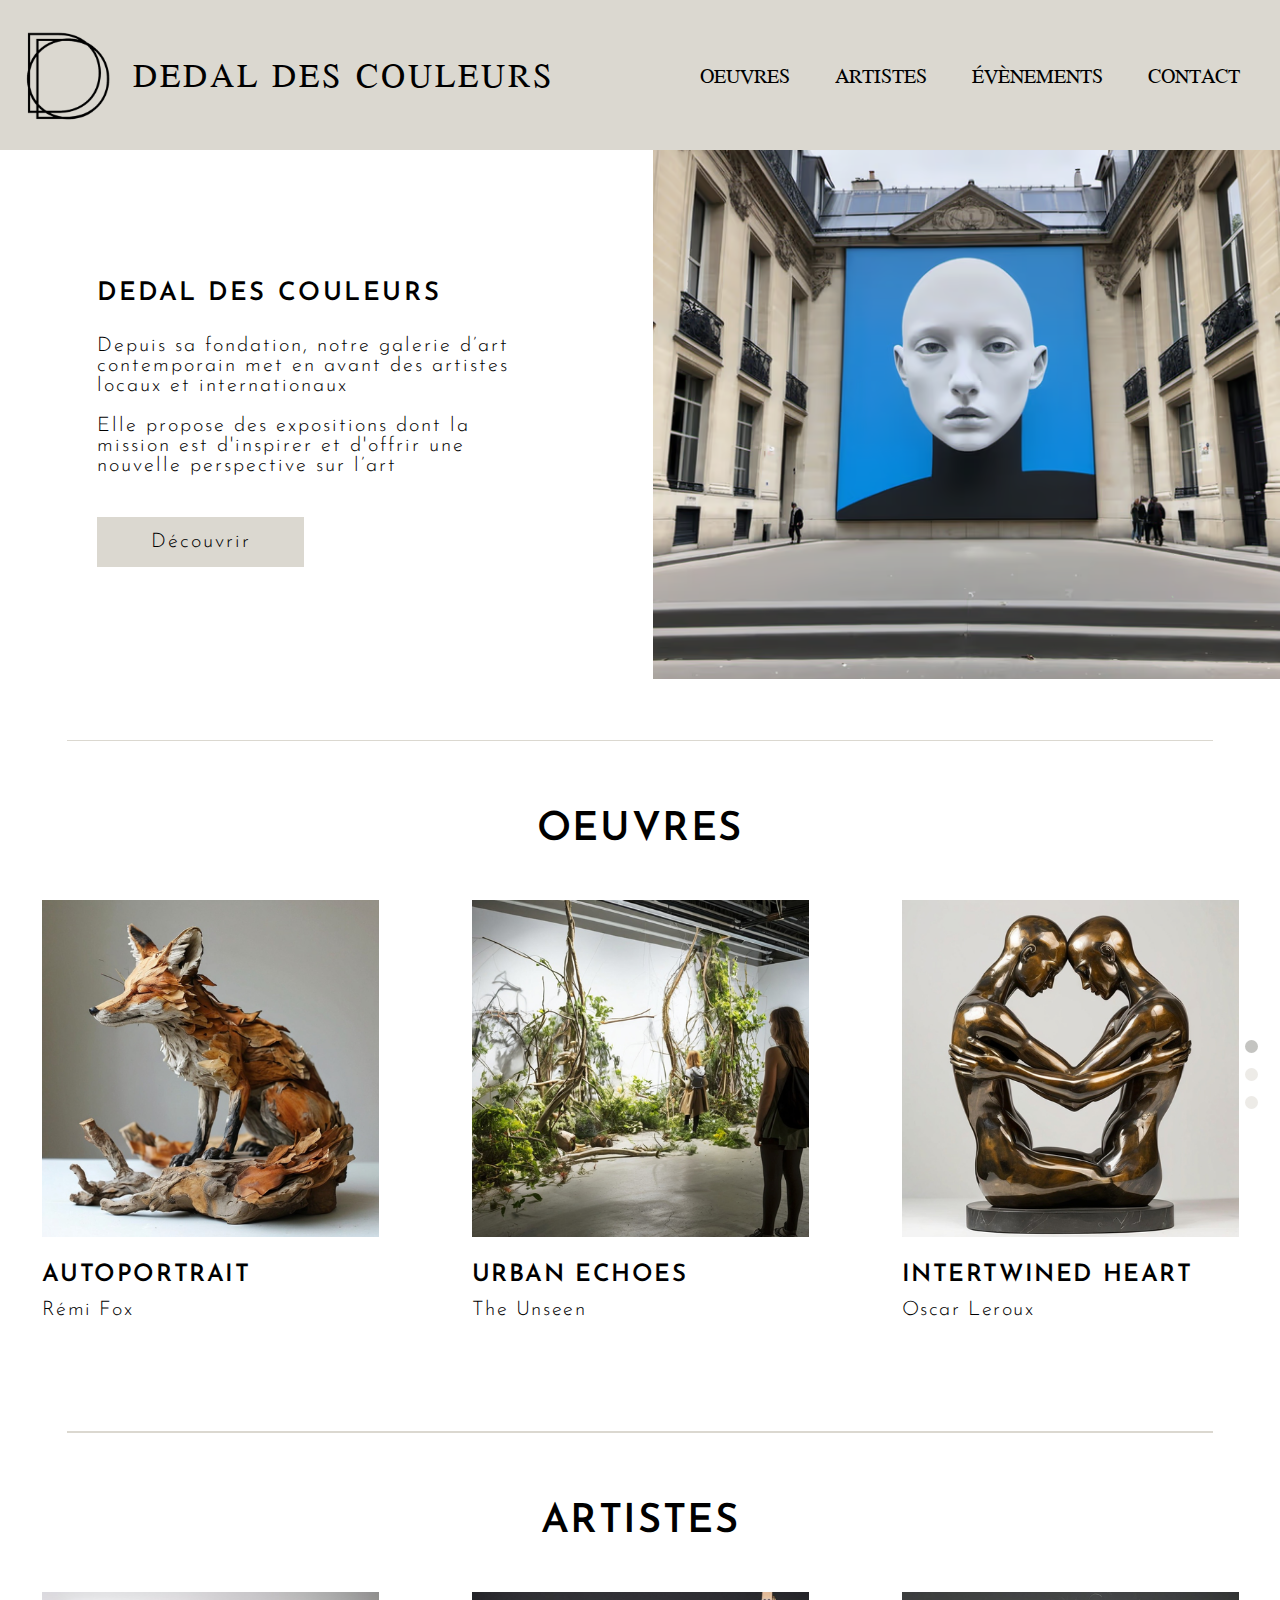
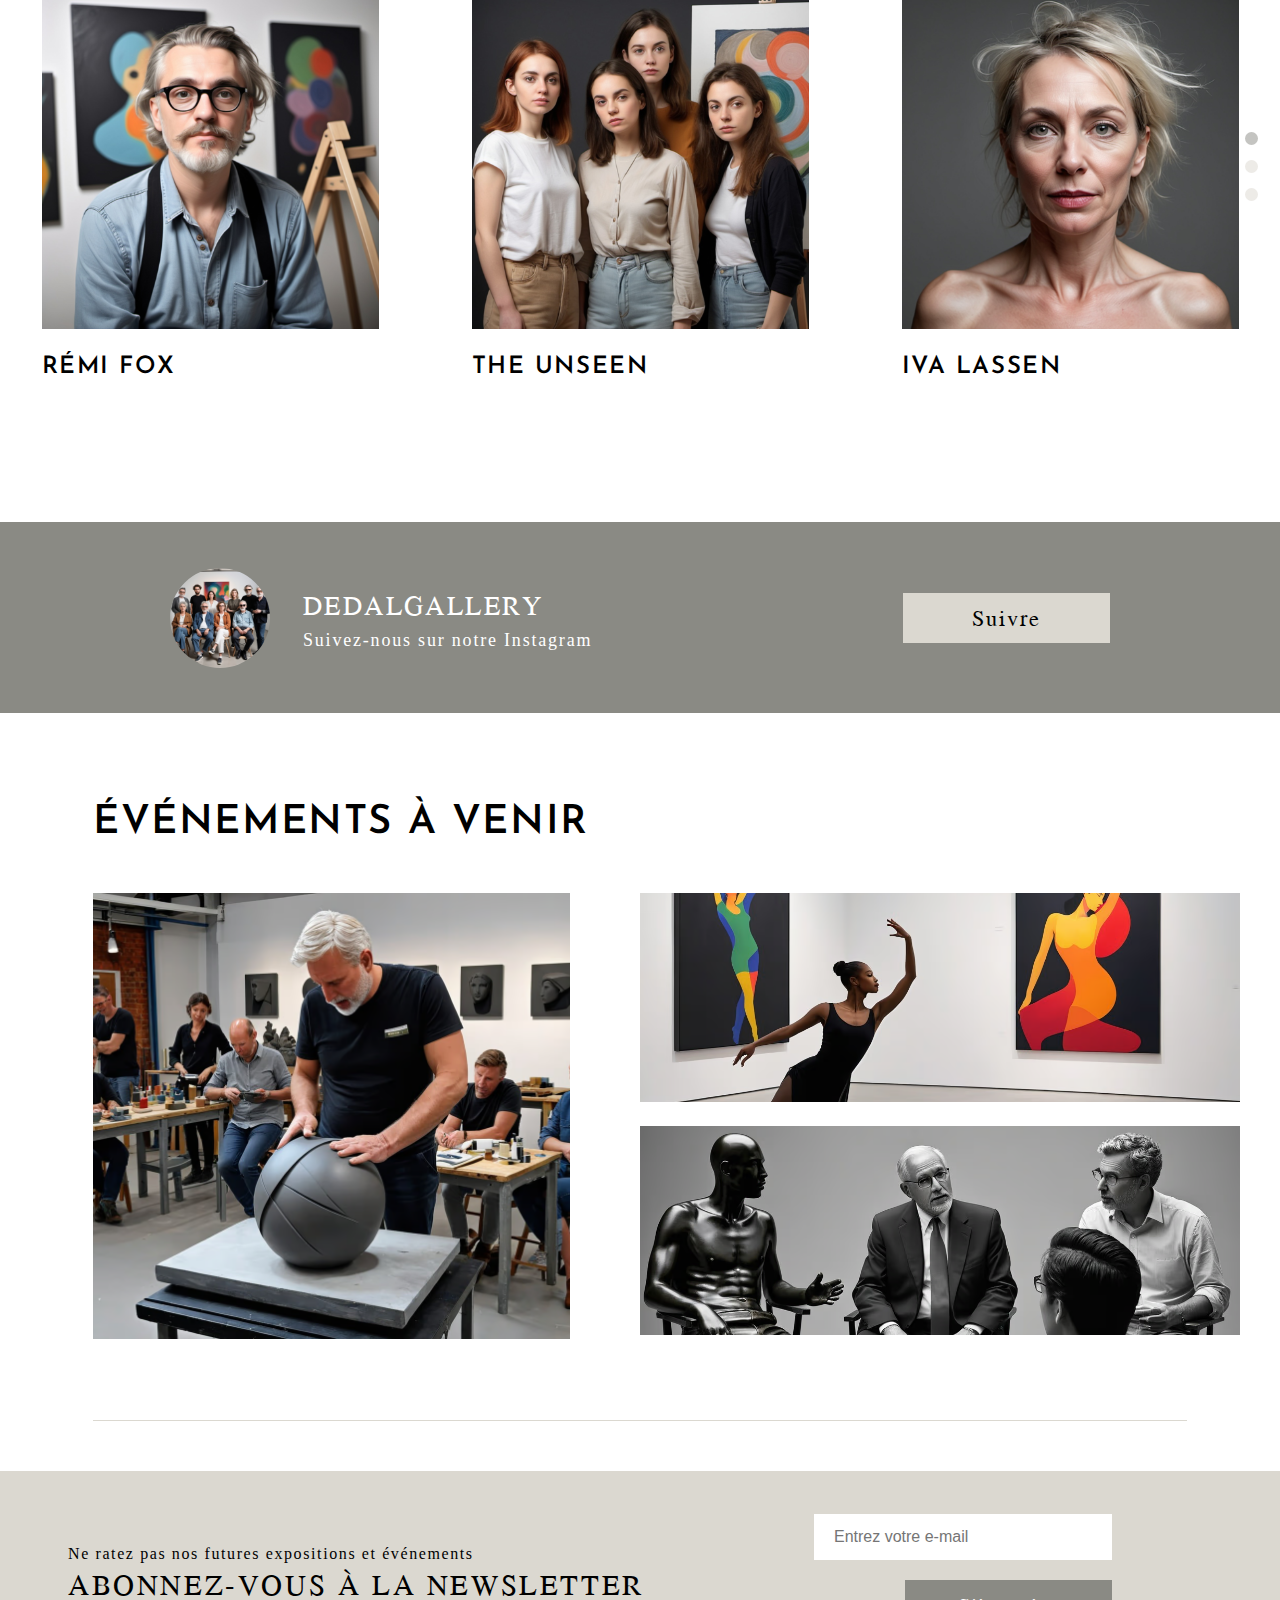
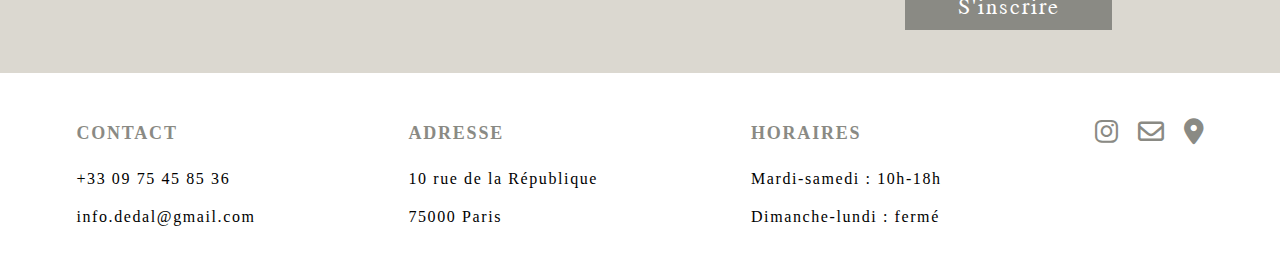
==== commit 57553aa4: "Update index.html" ====
--- a/index.html
+++ b/index.html
@@ -182,7 +182,7 @@
 
         <section class="instagram">
             <div class="inst-left">
-                <img src="images/instagram.jpg" alt="Instagram">
+                <img src="images/instagram.avif" alt="Instagram">
                 <div class="suivez-nous">
                     <h3>DEDALGALLERY</h3>
                     <p>Suivez-nous sur notre Instagram</p>
@@ -206,14 +206,14 @@
                 </div>
                 <div class="event-right">
                     <div class="event">
-                        <img class="im2" src="images/evenement2.jpg" alt="Événement 2">
+                        <img class="im2" src="images/evenement2.avif" alt="Événement 2">
                         <div class="overlay">
                             <p class="nom1">Performance chorégraphique</p>
                             <p class="time">14/12/2024 19:00-20:30</p>
                         </div>
                     </div>
                     <div class="event">
-                        <img class="im2" src="images/evenement3.jpg" alt="Événement 3">
+                        <img class="im2" src="images/evenement3.avif" alt="Événement 3">
                         <div class="overlay">
                             <p class="nom1">Public Talk</p>
                             <p class="time">21/12/2024 19:00-20:30</p>
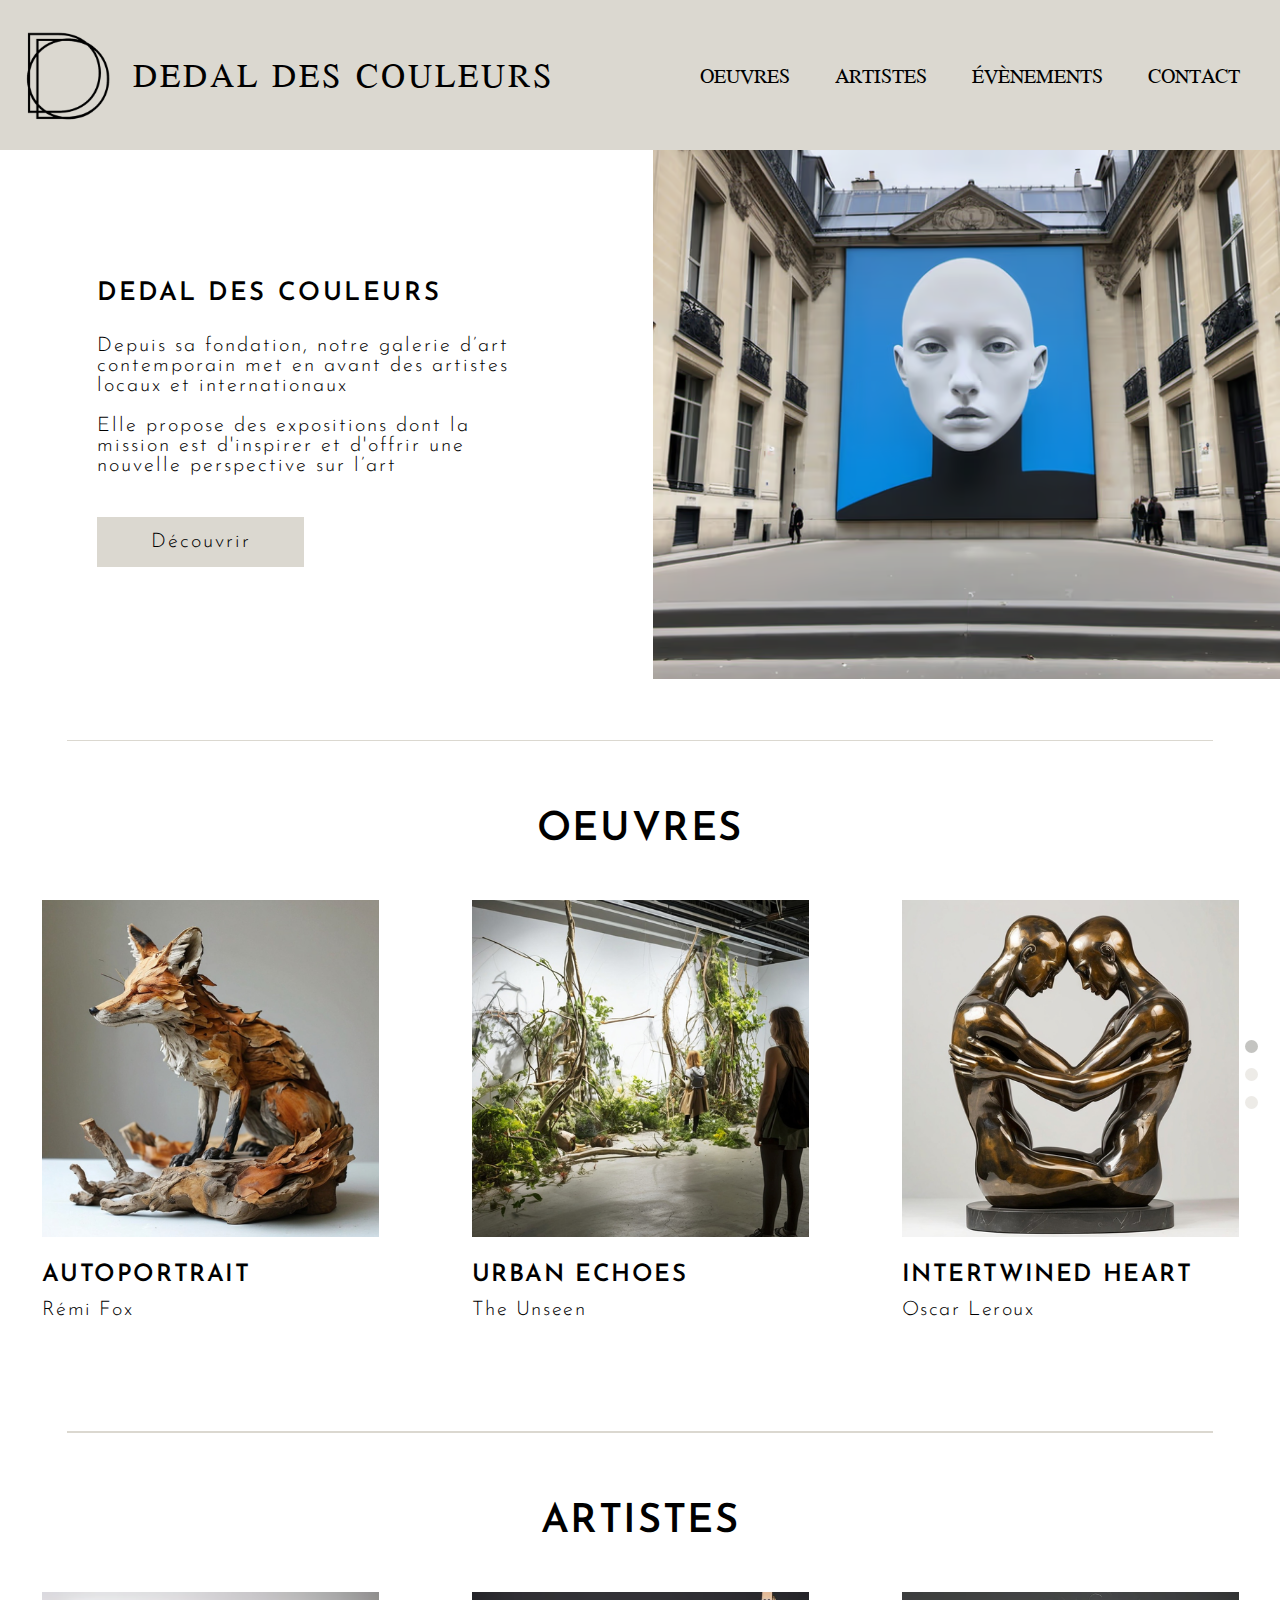
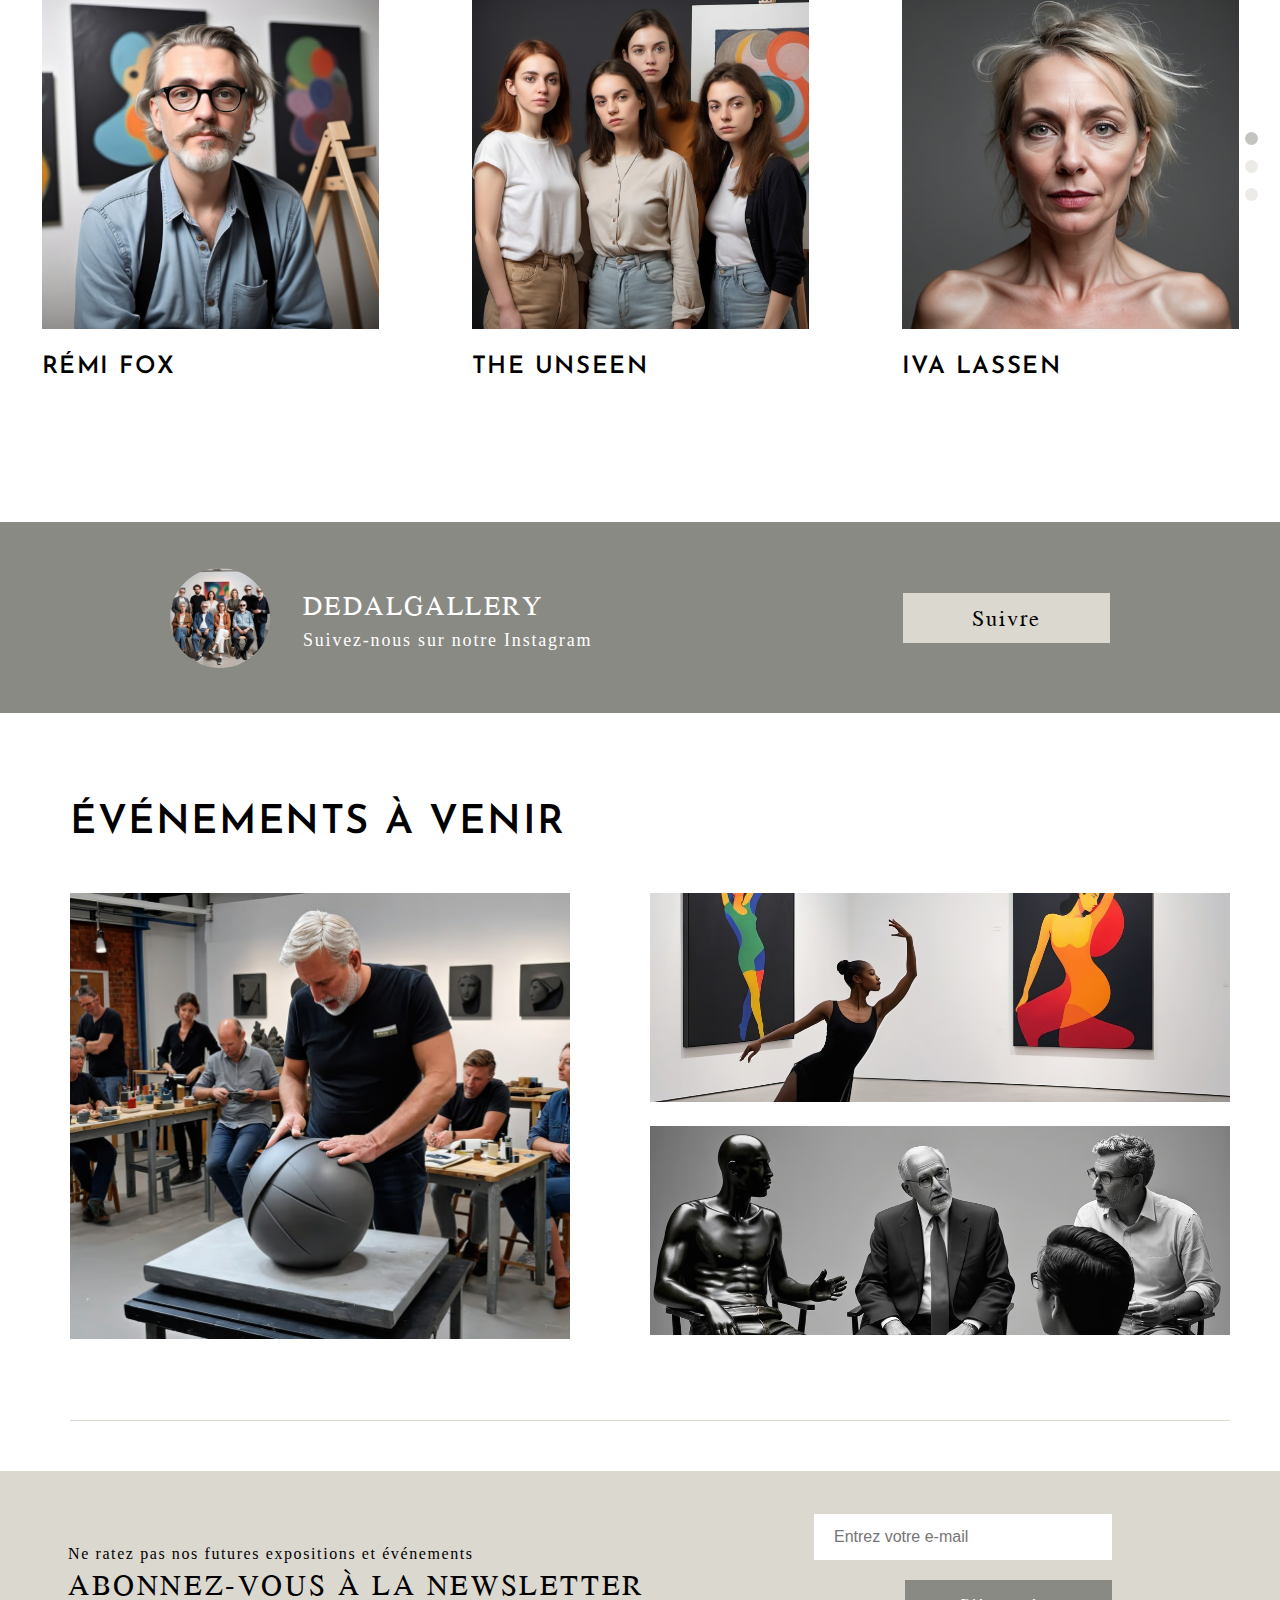
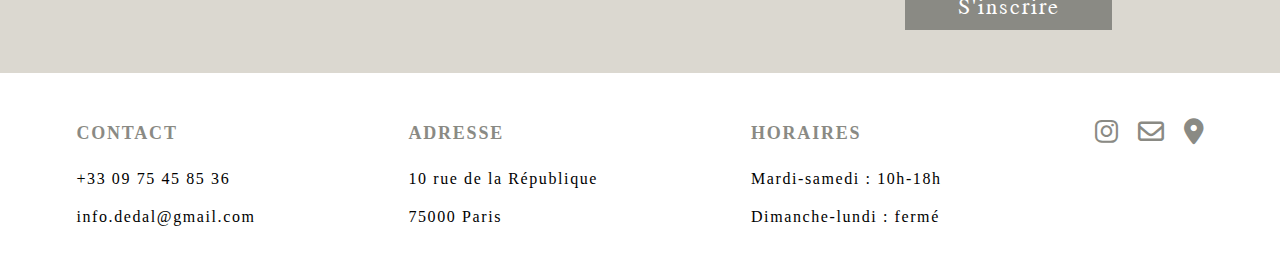
==== commit 5105c3bb: "Update index.html" ====
--- a/index.html
+++ b/index.html
@@ -128,15 +128,15 @@
                 <div class="slides">
                     <div class="slide1">
                         <div class="gallery-item">
-                            <img src="images/artiste1.png" alt="Rémi Fox">
+                            <img src="images/artiste1.avif" alt="Rémi Fox">
                             <p class="nom">Rémi Fox</p>
                         </div>
                         <div class="gallery-item">
-                            <img src="images/artiste2.png" alt="The Unseen">
+                            <img src="images/artiste2.avif" alt="The Unseen">
                             <p class="nom">The Unseen</p>
                         </div>
                         <div class="gallery-item">
-                            <img src="images/artiste3.png" alt="Iva Lassen">
+                            <img src="images/artiste3.avif" alt="Iva Lassen">
                             <p class="nom">Iva Lassen</p>
                         </div>
                     </div>
--- a/style.css
+++ b/style.css
@@ -422,13 +422,14 @@
   border: #dbd8d0 3.5px solid;
   transform: scale(1.1);
  }
+
  .évènements {
   max-width: 1440px;
   font-family: 'Josefin Sans';
   letter-spacing: 0.1em;
   height: 758px;
   margin: 0 auto;
-  padding: 90px 93px;
+  padding: 90px 50px 90px 70px;
  }
 
  .section-title1{
@@ -451,18 +452,19 @@
   display: flex;
   flex-direction: column;
   gap: 20px;
-  margin-left: 50px;
-  
+  margin-left: 60px;
+width: 100%;
 }
 
  .im1{
-  width: 477px;
+  width: 500px;
   height: 446px;
   object-fit: cover;
  }
 
  .im2{
-  width: 600px;
+  max-width: 710px;
+  width: 100%;
   height: 209px;
   object-fit: cover;
   object-position: center 25%;
@@ -696,13 +698,10 @@
 
     .burger{
     display: block;
-    transition: transform 0.3s ease, margin-left 0.3s ease;
-    cursor: pointer;
   }
 
   .burger.hidden{
-   opacity: 0;
-   margin-left: -45px;
+    display: none;
   }
     
     .propos-container {
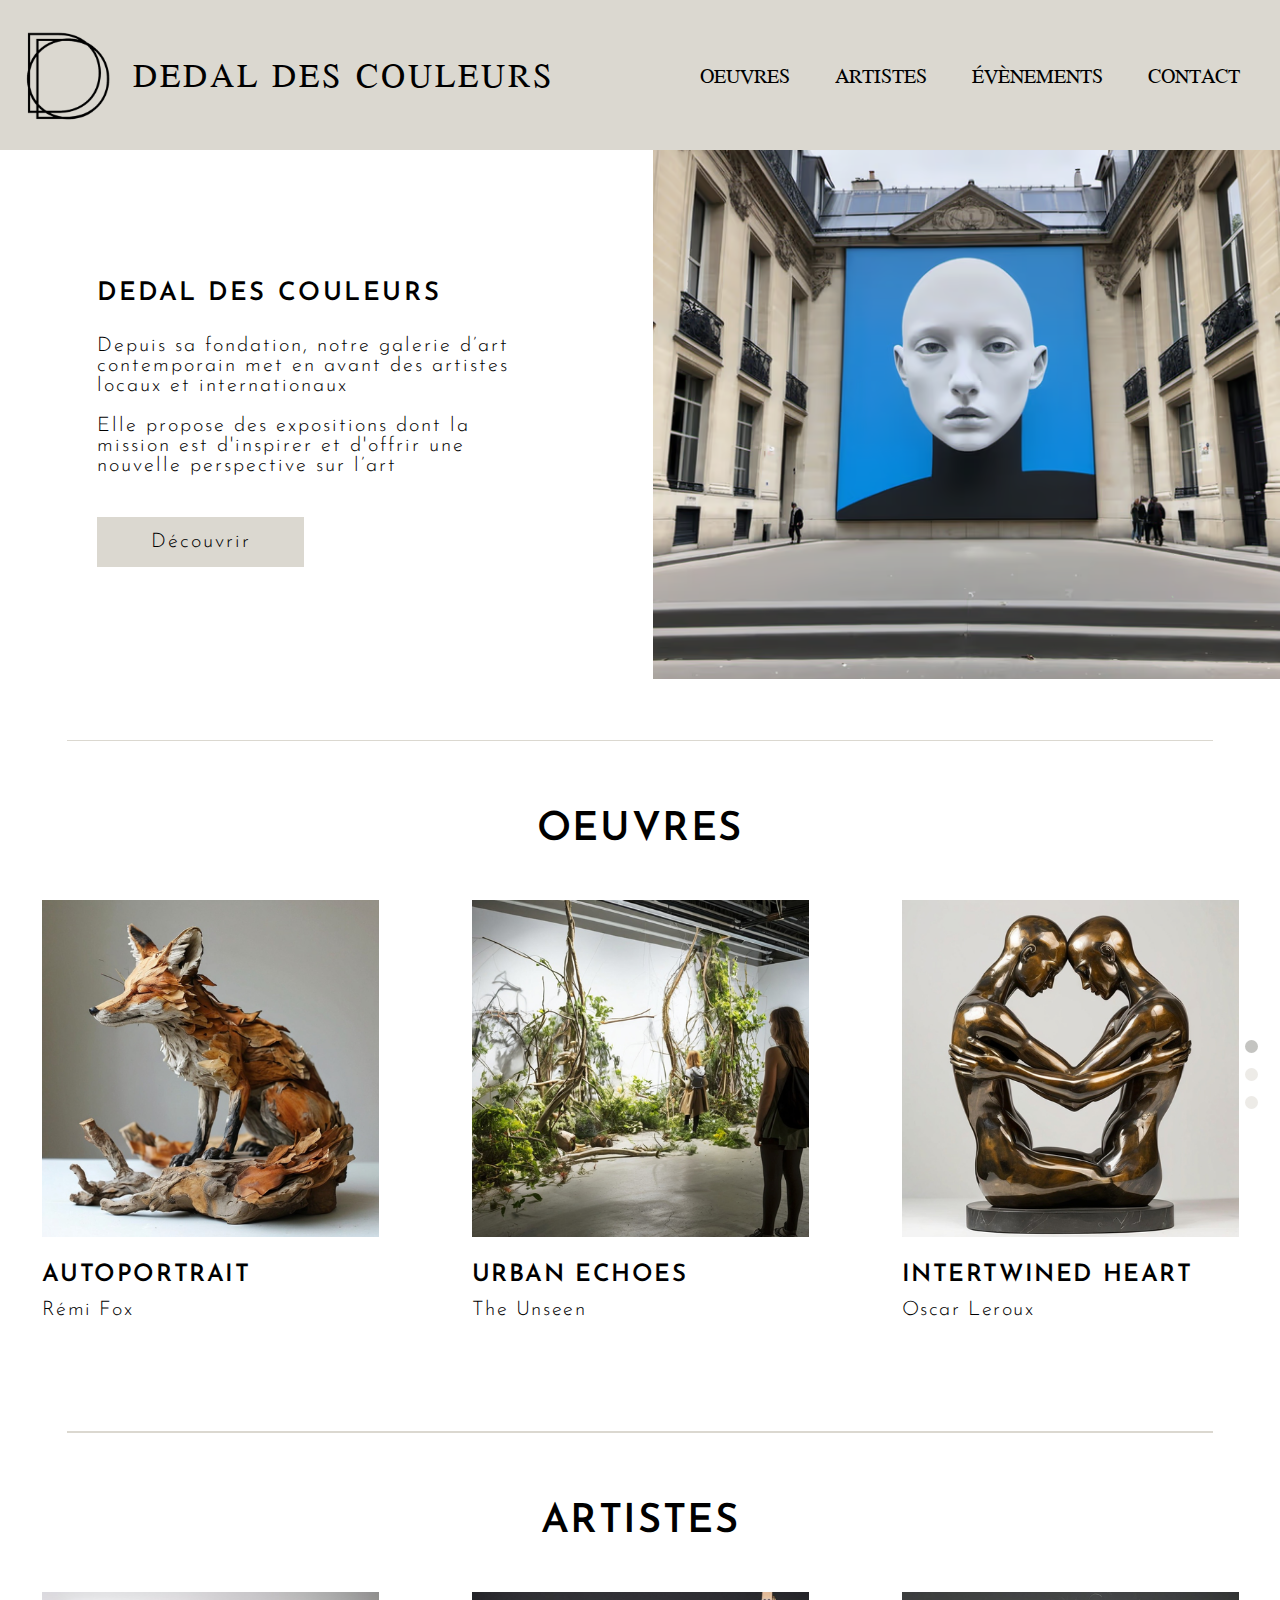
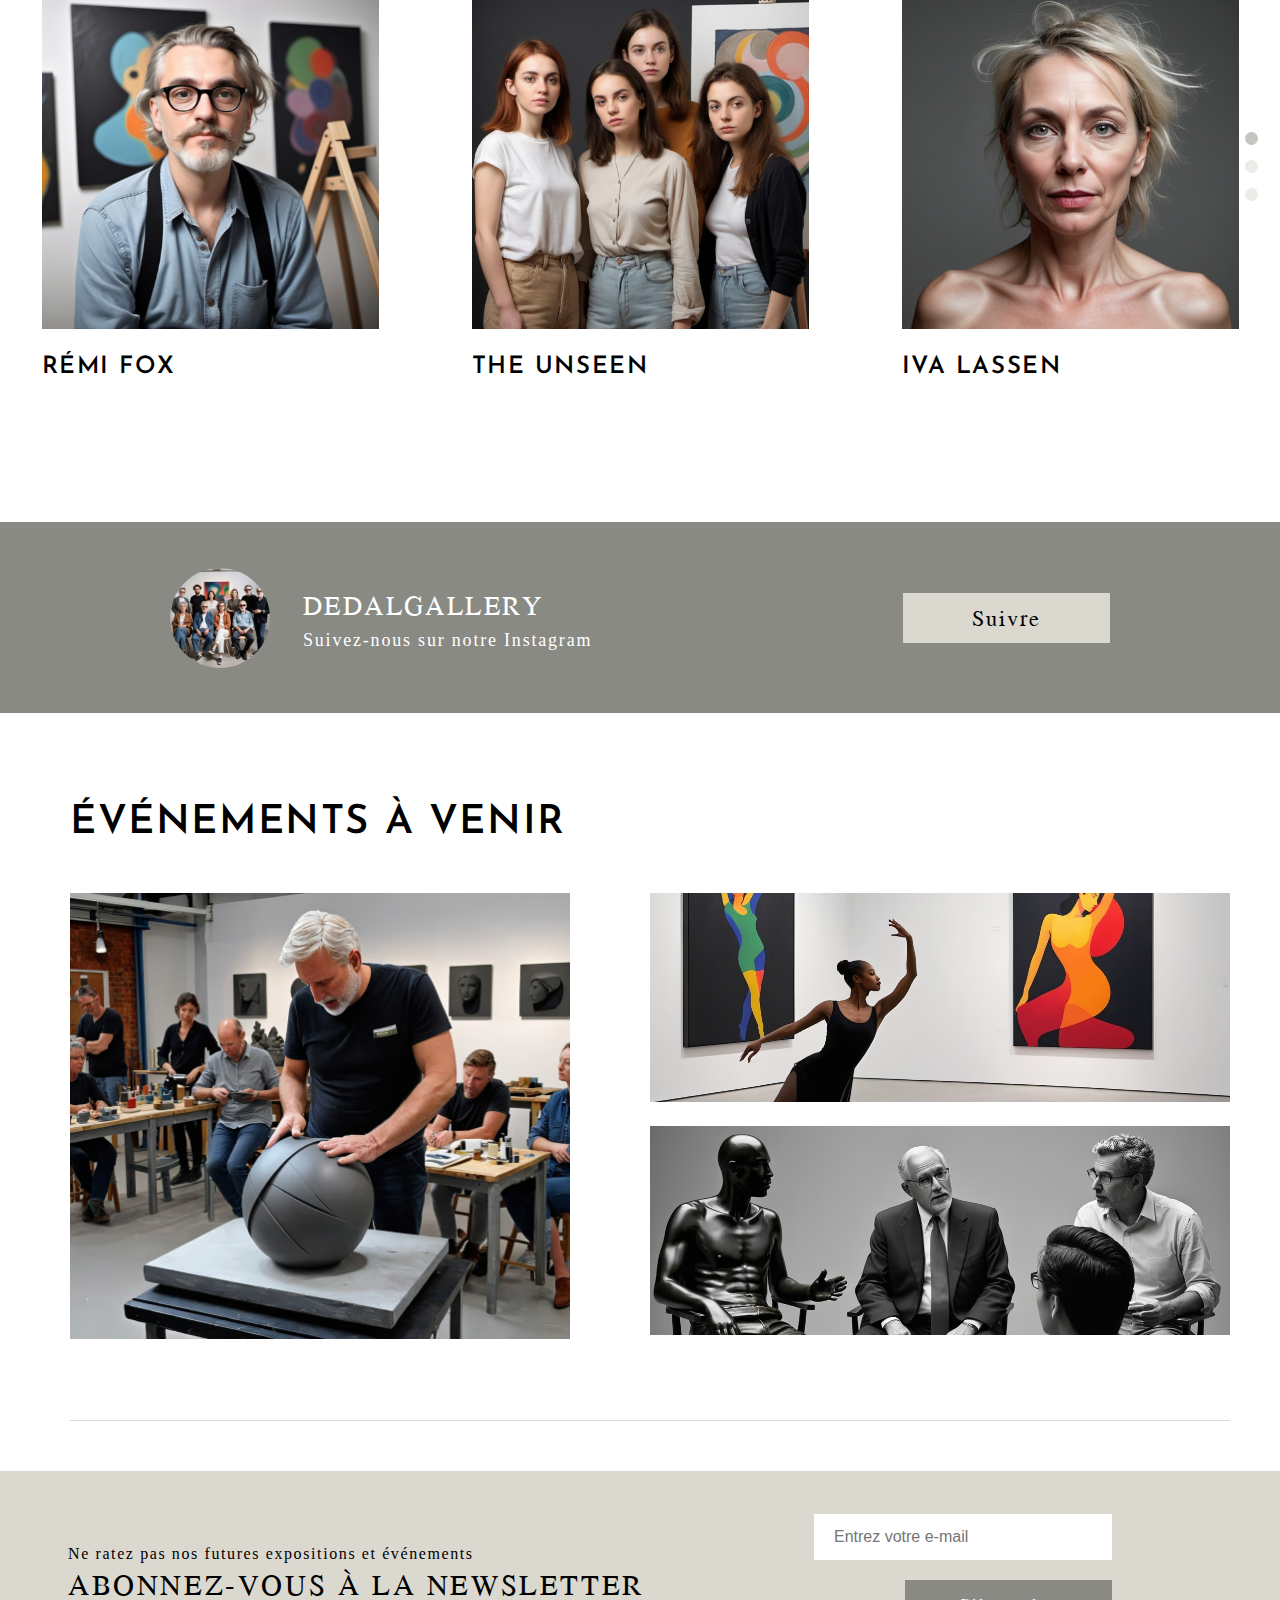
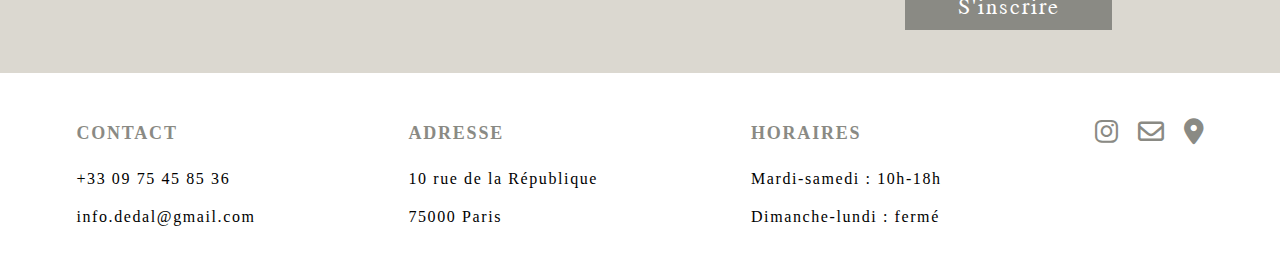
==== commit 56b2e963: "Update index.html" ====
--- a/index.html
+++ b/index.html
@@ -128,15 +128,15 @@
                 <div class="slides">
                     <div class="slide1">
                         <div class="gallery-item">
-                            <img src="images/artiste1.avif" alt="Rémi Fox">
+                            <img src="images/artiste1.png" alt="Rémi Fox">
                             <p class="nom">Rémi Fox</p>
                         </div>
                         <div class="gallery-item">
-                            <img src="images/artiste2.avif" alt="The Unseen">
+                            <img src="images/artiste2.png" alt="The Unseen">
                             <p class="nom">The Unseen</p>
                         </div>
                         <div class="gallery-item">
-                            <img src="images/artiste3.avif" alt="Iva Lassen">
+                            <img src="images/artiste3.png" alt="Iva Lassen">
                             <p class="nom">Iva Lassen</p>
                         </div>
                     </div>
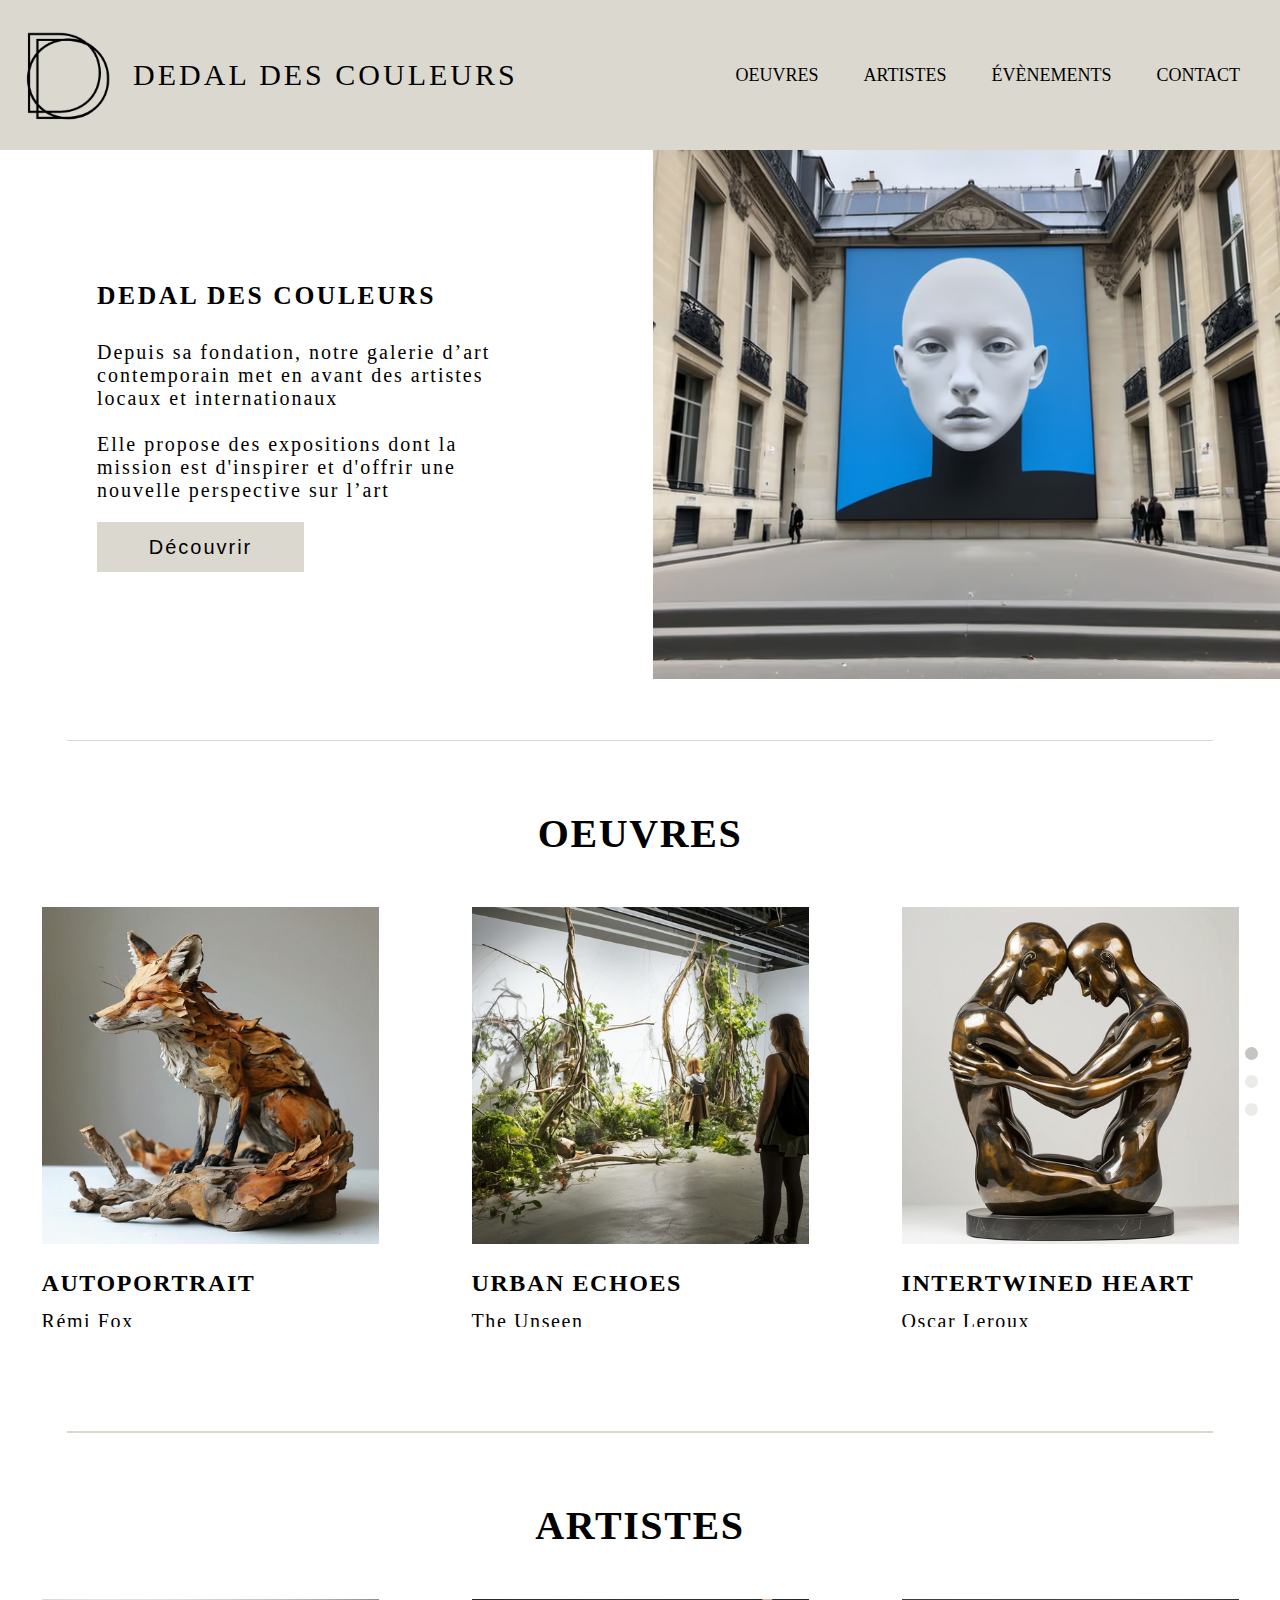
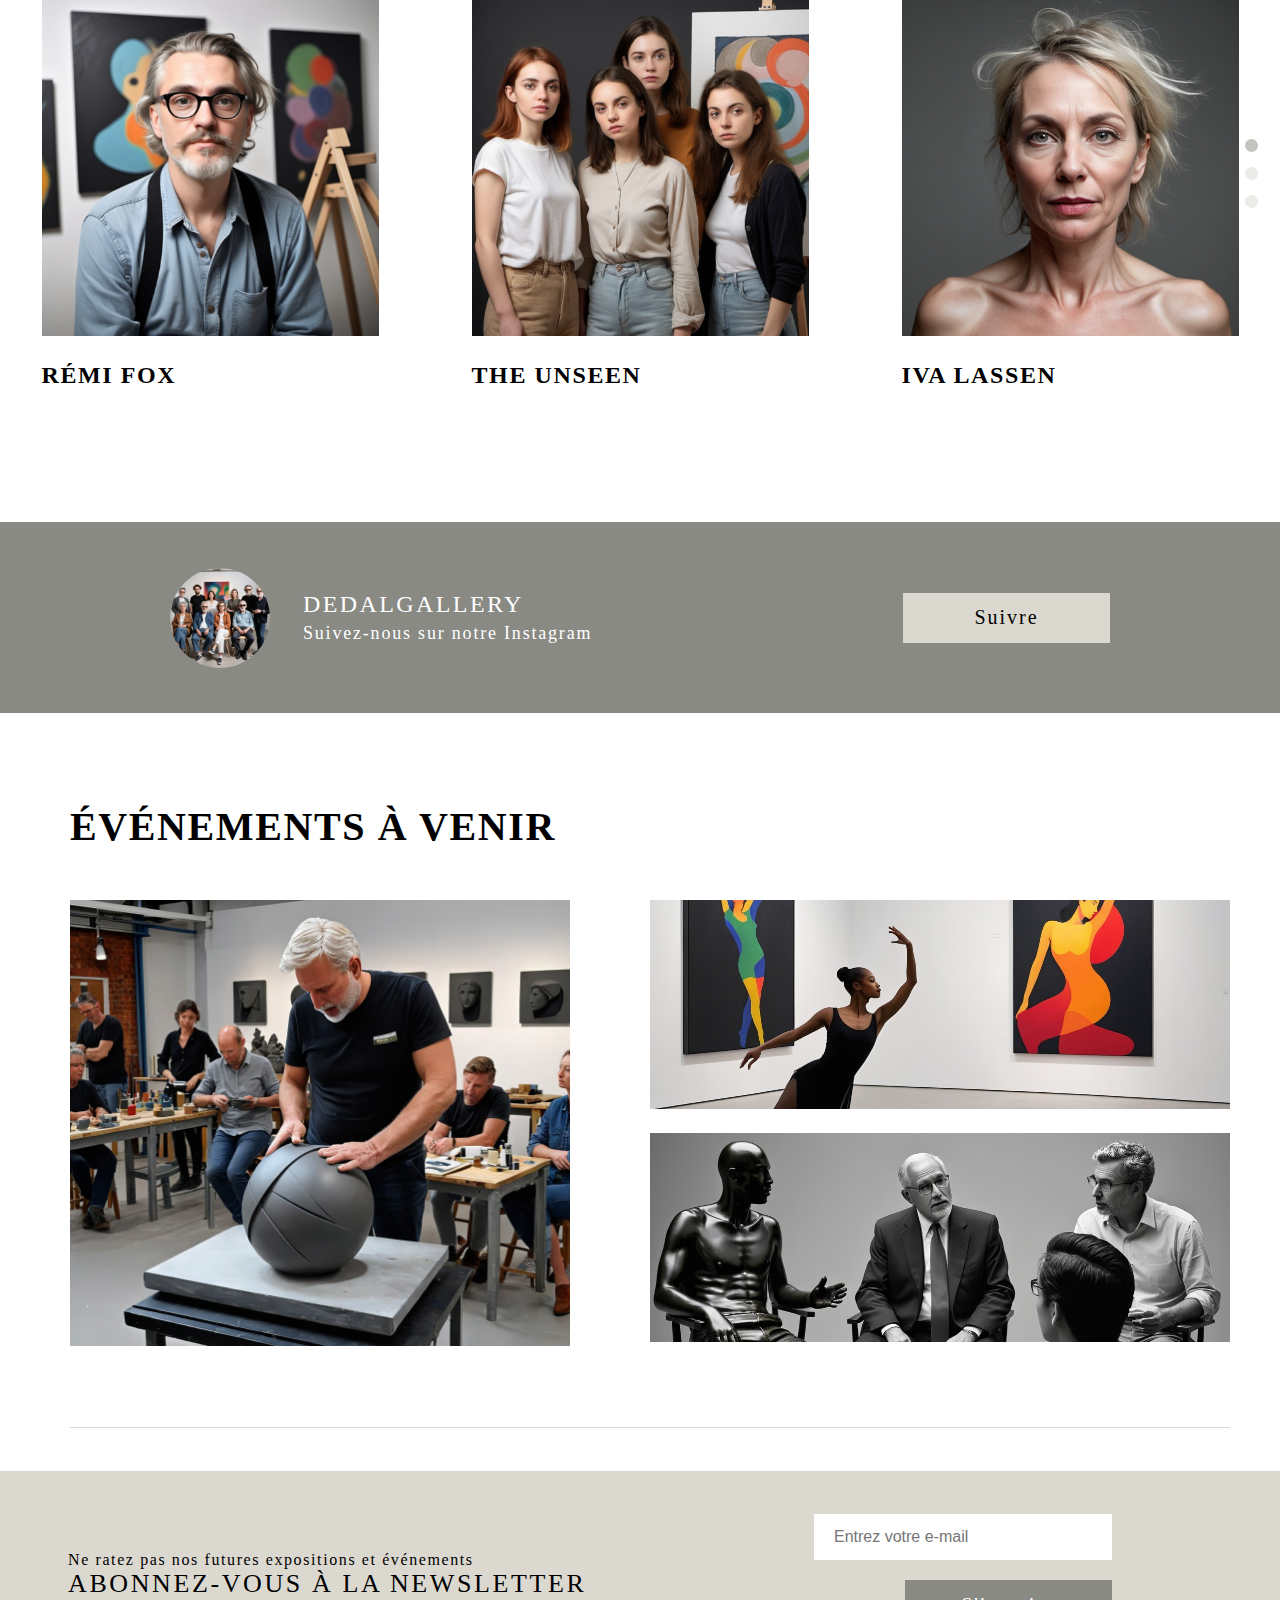
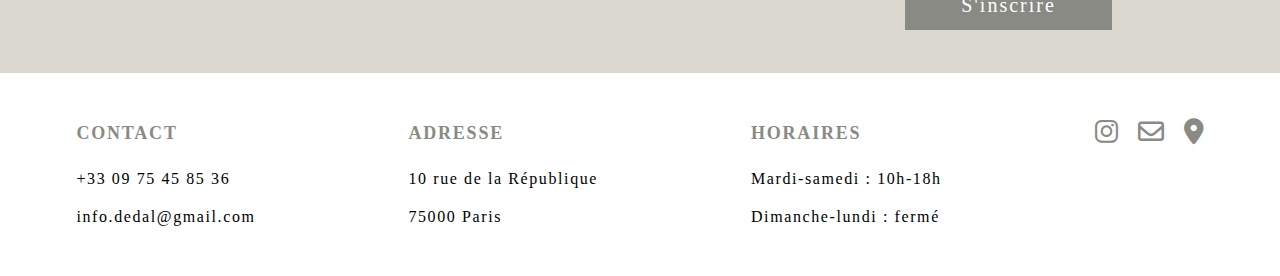
==== commit bacaded0: "Update index.html" ====
--- a/index.html
+++ b/index.html
@@ -5,10 +5,6 @@
         <meta charset="utf-8">
         <meta name="viewport" content="width=device-width, initial-scale=1">
         <meta name="description" content="Découvrez les dernières expositions et événements à la galerie d'art contemporain Dedal des Couleurs, un espace dynamique présentant, au centre de Paris, des œuvres inspirantes et innovantes d'artistes du monde entier.">
-        <link rel="preconnect" href="https://fonts.googleapis.com">
-        <link rel="preconnect" href="https://fonts.gstatic.com" crossorigin>
-        <link rel="stylesheet" href="https://fonts.googleapis.com/css2?family=Jomolhari&display=swap">
-        <link href="https://fonts.googleapis.com/css2?family=Jomolhari&family=Josefin+Sans:ital,wght@0,100..700;1,100..700&display=swap" rel="stylesheet">
         <link href="https://cdnjs.cloudflare.com/ajax/libs/font-awesome/6.0.0-beta3/css/all.min.css" rel="stylesheet">
         <link rel="stylesheet" href="style.css" type="text/css">
     </head>
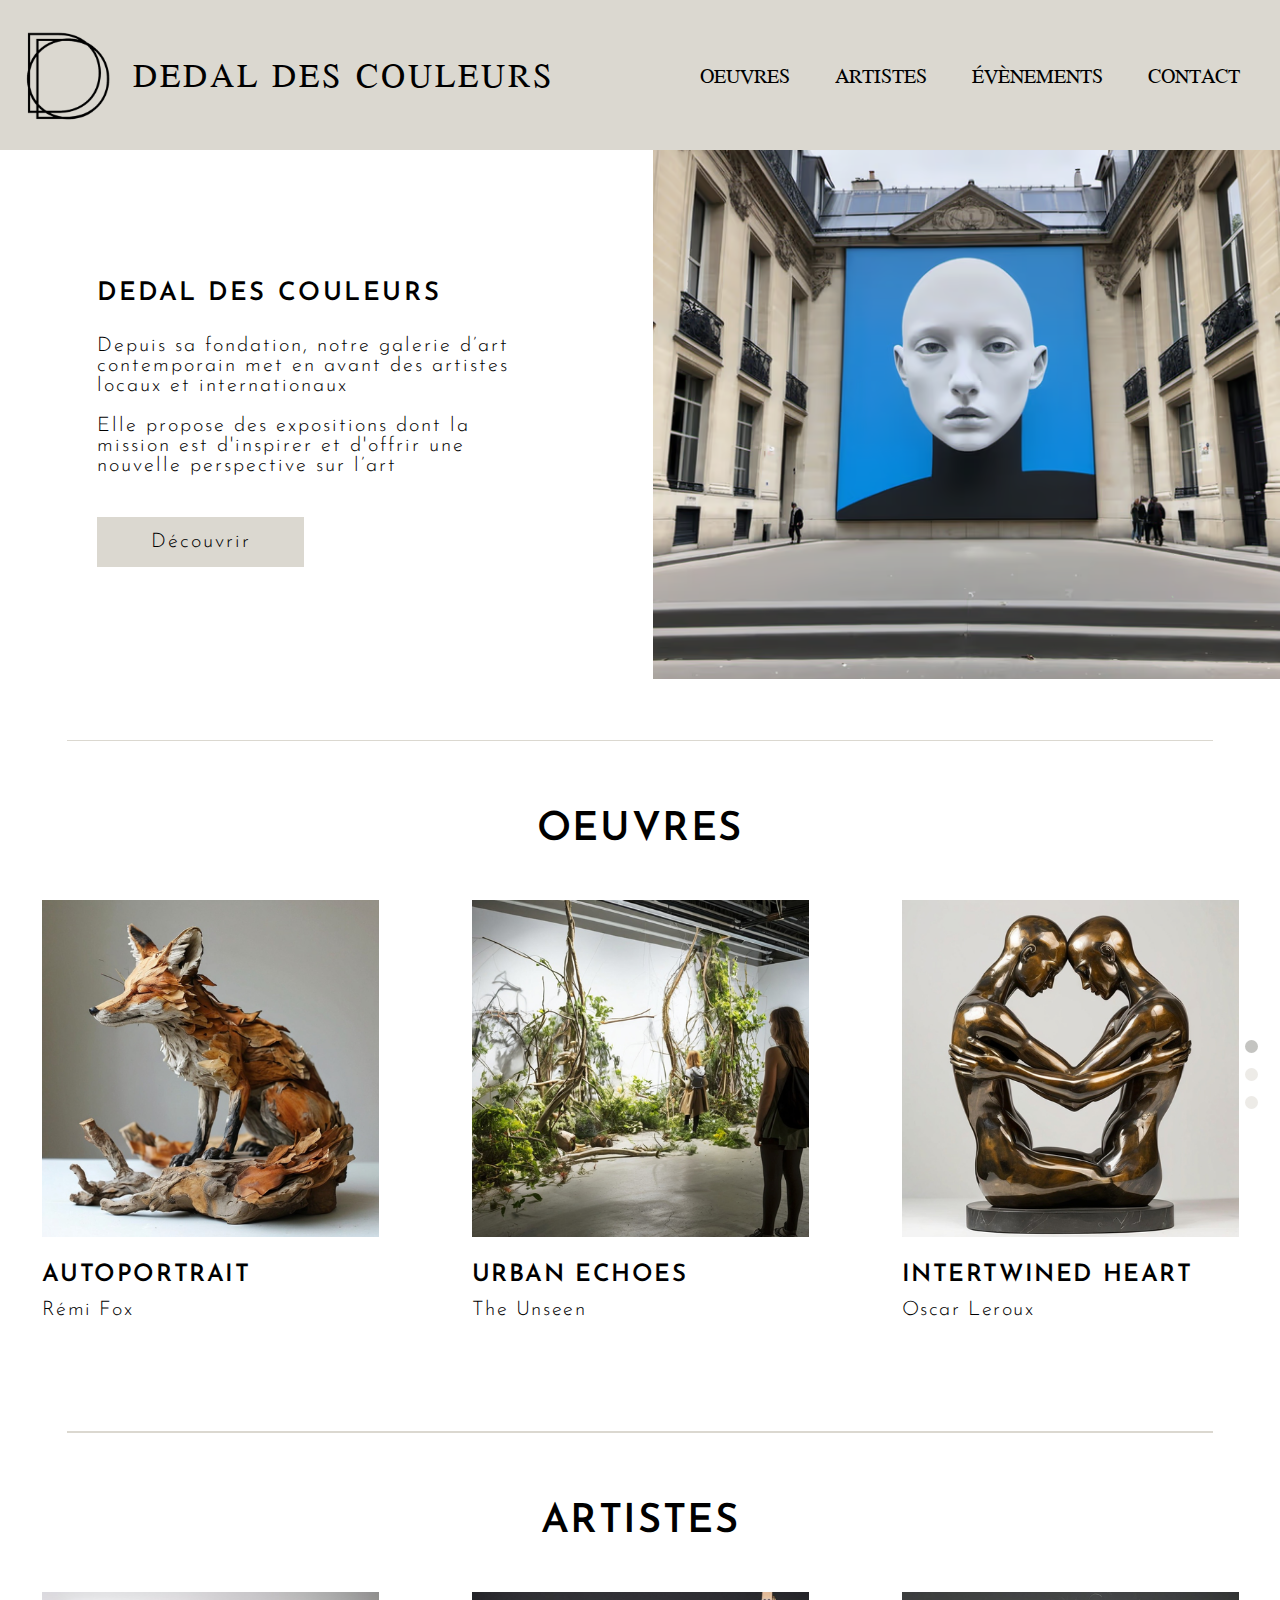
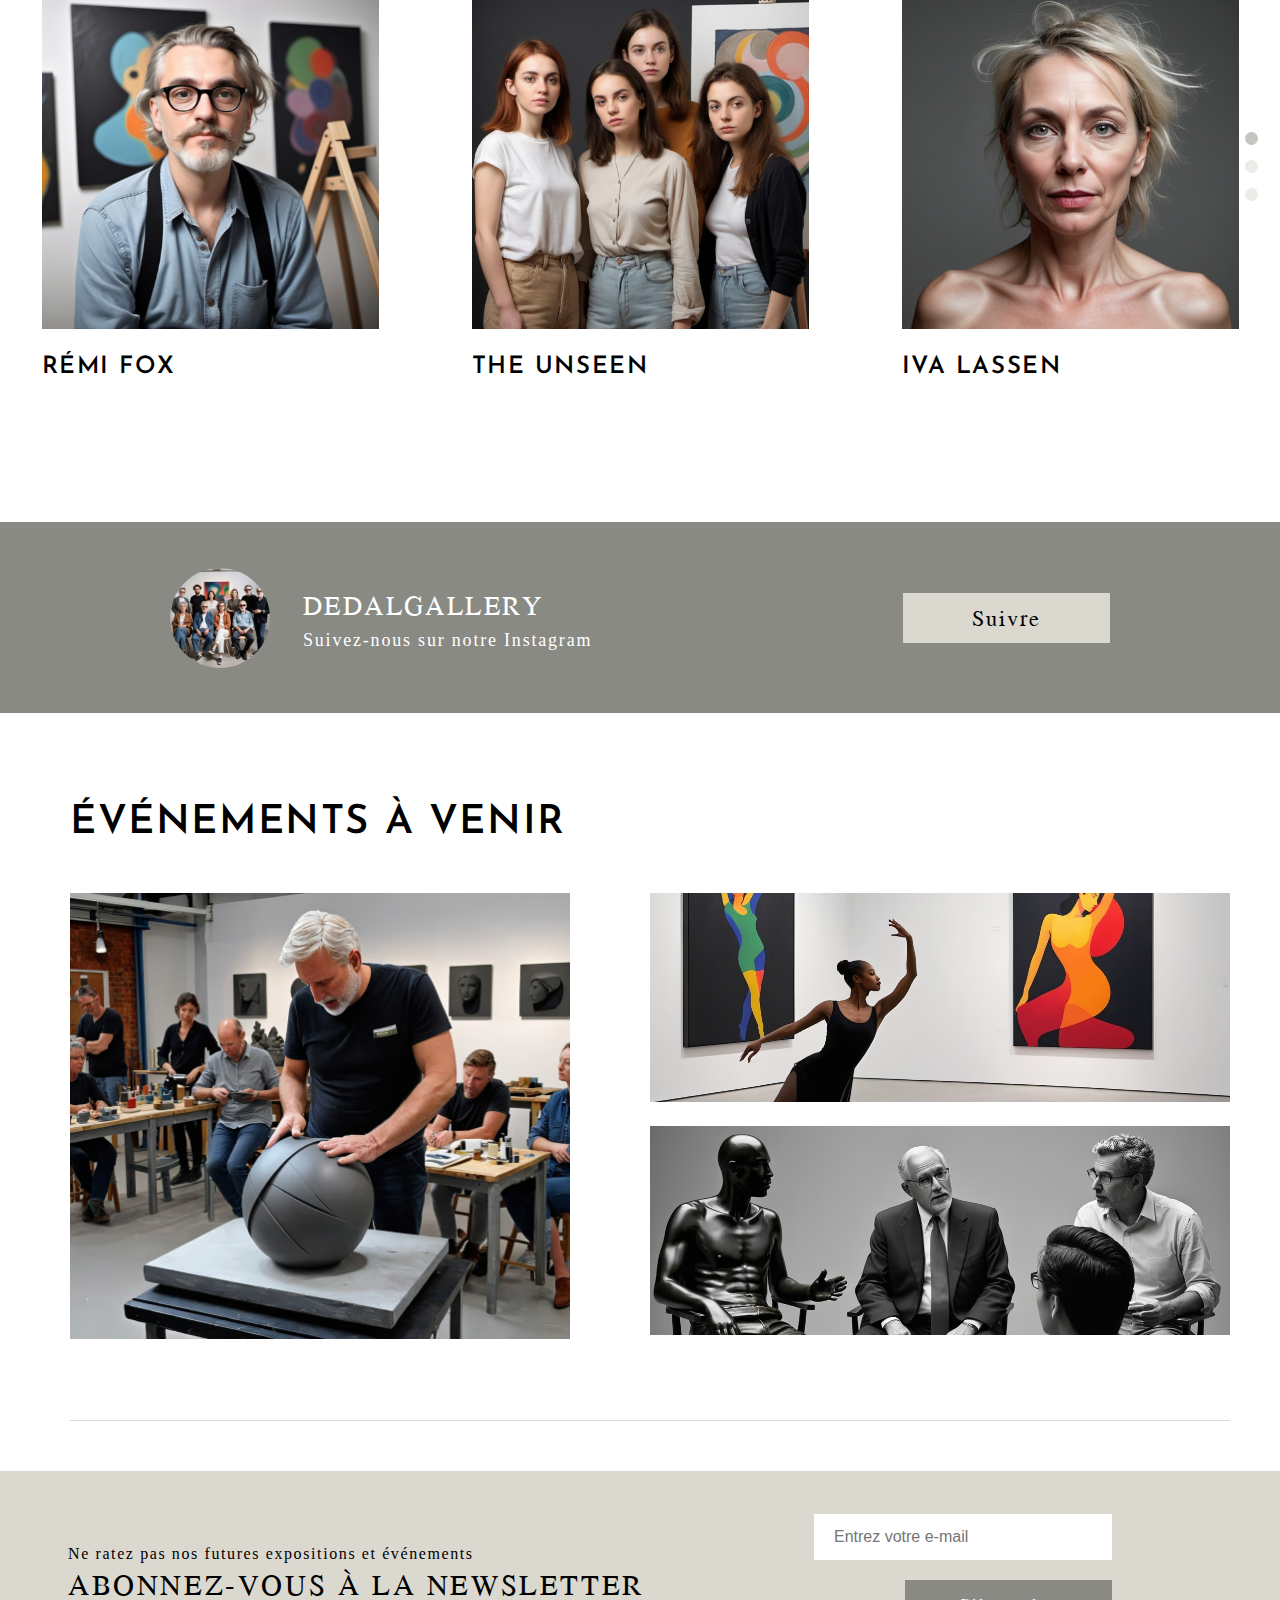
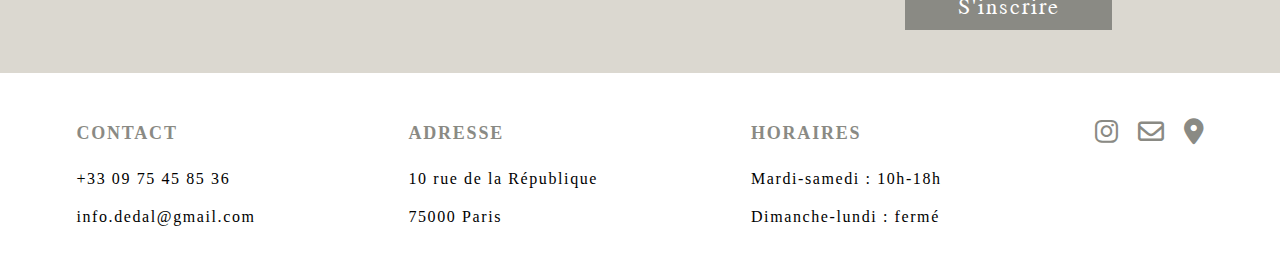
==== commit e0e208f8: "Update index.html" ====
--- a/index.html
+++ b/index.html
@@ -5,6 +5,10 @@
         <meta charset="utf-8">
         <meta name="viewport" content="width=device-width, initial-scale=1">
         <meta name="description" content="Découvrez les dernières expositions et événements à la galerie d'art contemporain Dedal des Couleurs, un espace dynamique présentant, au centre de Paris, des œuvres inspirantes et innovantes d'artistes du monde entier.">
+        <link rel="preconnect" href="https://fonts.googleapis.com">
+        <link rel="preconnect" href="https://fonts.gstatic.com" crossorigin>
+        <link rel="stylesheet" href="https://fonts.googleapis.com/css2?family=Jomolhari&display=swap">
+        <link href="https://fonts.googleapis.com/css2?family=Jomolhari&family=Josefin+Sans:ital,wght@0,100..700;1,100..700&display=swap" rel="stylesheet">
         <link href="https://cdnjs.cloudflare.com/ajax/libs/font-awesome/6.0.0-beta3/css/all.min.css" rel="stylesheet">
         <link rel="stylesheet" href="style.css" type="text/css">
     </head>
